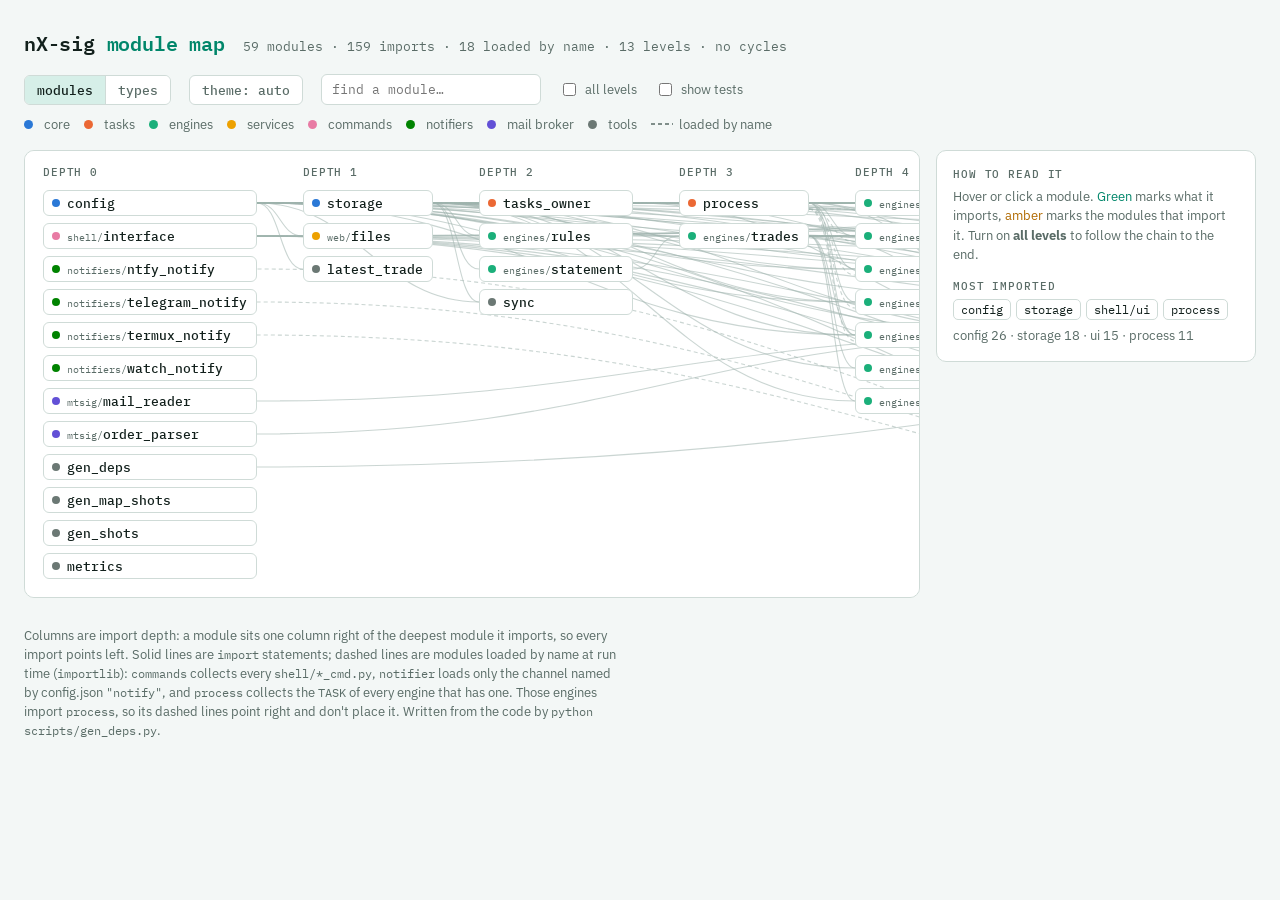
==== assets/modules.html @ efac208d "Web: /api/trades and /api/trades/<stock> /api/trades gives the stocks that have trades with their pr" ====
<!doctype html>
<!-- the module map of nX-sig, open it in a browser.
     the modules between BEGIN and END are written by
     scripts/gen_deps.py from the code, the rest is
     edited by hand -->
<html lang="en">
<head>
<meta charset="utf-8">
<meta name="viewport" content="width=device-width, initial-scale=1">
<title>nX-sig Module Map</title>
<link rel="preconnect" href="https://fonts.googleapis.com">
<link rel="preconnect" href="https://fonts.gstatic.com" crossorigin>
<link rel="stylesheet" href="https://fonts.googleapis.com/css2?family=IBM+Plex+Mono:wght@400;500;600&family=IBM+Plex+Sans:wght@400;500;600&display=swap">
<script>
  // the theme chosen with the theme button, before the page is drawn, so
  // it doesn't flash in the other one; none: the system's
  try {
    const t = localStorage.getItem("nx-sig-map-theme");
    if (t === "light" || t === "dark") document.documentElement.dataset.theme = t;
  } catch (e) {}
</script>
<style>
/* layout: header + controls, then the layered graph (columns = import depth, left to right) beside a detail panel */
:root {
  --bg: #f3f7f6;
  --surface: #ffffff;
  --fg: #12201c;
  --muted: #5a6c67;
  --line: #cfdbd7;
  --edge: #9fb3ad;
  --accent: #00866a;      /* what the module imports */
  --accent-soft: #d6efe8;
  --user: #b06a00;        /* what imports the module */
  --user-soft: #f6e6cc;
  /* the types, in GROUPS order: a validated categorical palette (light and
     dark steps of the same hues), tools and tests a recessive gray */
  --g-core: #2a78d6;
  --g-tasks: #eb6834;
  --g-engine: #1baf7a;
  --g-services: #eda100;
  --g-shell: #e87ba4;
  --g-notify: #008300;
  --g-mtsig: #6250d6;
  --g-tools: #6b7874;
  --g-tests: #8c8f8e;
  --mono: "IBM Plex Mono", ui-monospace, "SFMono-Regular", Menlo, Consolas, monospace;
  --sans: "IBM Plex Sans", system-ui, -apple-system, "Segoe UI", Roboto, sans-serif;
}
@media (prefers-color-scheme: dark) {
  :root:not([data-theme="light"]) {
    --bg: #0f1614; --surface: #16201d; --fg: #e3ece9; --muted: #93a6a0;
    --line: #2a3833; --edge: #3f524c; --accent: #3fd3ae; --accent-soft: #143a31;
    --user: #f0a93a; --user-soft: #3a2c12;
    --g-core: #3987e5; --g-tasks: #d95926; --g-engine: #199e70; --g-services: #c98500;
    --g-shell: #d55181; --g-notify: #008300; --g-mtsig: #9085e9;
    --g-tools: #9aa8a4; --g-tests: #7b807e;
    color-scheme: dark;
  }
}
:root[data-theme="dark"] {
  --bg: #0f1614; --surface: #16201d; --fg: #e3ece9; --muted: #93a6a0;
  --line: #2a3833; --edge: #3f524c; --accent: #3fd3ae; --accent-soft: #143a31;
  --user: #f0a93a; --user-soft: #3a2c12;
  --g-core: #3987e5; --g-tasks: #d95926; --g-engine: #199e70; --g-services: #c98500;
  --g-shell: #d55181; --g-notify: #008300; --g-mtsig: #9085e9;
  --g-tools: #9aa8a4; --g-tests: #7b807e;
  color-scheme: dark;
}
* { box-sizing: border-box; }
body {
  background: var(--bg); color: var(--fg); font-family: var(--sans);
  font-size: 14px; line-height: 1.5;
  padding-left: max(16px, env(safe-area-inset-left, 0px));
  padding-right: max(16px, env(safe-area-inset-right, 0px));
  padding-block: 20px 32px;
}
.wrap { max-width: 1600px; margin: 0 auto; display: flex; flex-direction: column; gap: 16px; }
header { display: flex; flex-wrap: wrap; align-items: baseline; gap: 6px 18px; }
h1 { font-family: var(--mono); font-weight: 600; font-size: 20px; margin: 0; letter-spacing: -0.01em; }
h1 span { color: var(--accent); }
.stats { color: var(--muted); font-family: var(--mono); font-size: 12.5px; font-variant-numeric: tabular-nums; }
.controls { display: flex; flex-wrap: wrap; gap: 10px 18px; align-items: center; }
.search { font: 13px var(--mono); color: var(--fg); background: var(--surface); border: 1px solid var(--line);
  border-radius: 6px; padding: 6px 10px; width: 220px; max-width: 100%; }
.search:focus-visible { outline: 2px solid var(--accent); outline-offset: 1px; }
label.toggle { display: inline-flex; gap: 6px; align-items: center; color: var(--muted); font-size: 13px; cursor: pointer; }
label.toggle input { accent-color: var(--accent); }
.legend { display: flex; flex-wrap: wrap; gap: 6px 14px; font-size: 12.5px; color: var(--muted); }
.legend i { display: inline-block; width: 9px; height: 9px; border-radius: 50%; margin-right: 5px; vertical-align: 0; }
.legend .key { display: inline-flex; align-items: center; gap: 6px; }
.legend svg { overflow: visible; }

.main { display: grid; grid-template-columns: minmax(0, 1fr) 320px; gap: 16px; align-items: start; }
@media (max-width: 960px) { .main { grid-template-columns: minmax(0, 1fr); } }
.graph-wrap { overflow-x: auto; background: var(--surface); border: 1px solid var(--line); border-radius: 10px; min-width: 0; }
.graph { position: relative; display: flex; gap: 46px; padding: 14px 18px 18px; width: max-content; }
.graph svg.edges { position: absolute; left: 0; top: 0; pointer-events: none; overflow: visible; }
.col { display: flex; flex-direction: column; gap: 7px; position: relative; z-index: 1; }
.col-head { font: 500 10.5px var(--mono); color: var(--muted); text-transform: uppercase; letter-spacing: 0.08em; margin-bottom: 4px; }
.node {
  font: 500 12.5px var(--mono); color: var(--fg); background: var(--surface);
  border: 1px solid var(--line); border-radius: 6px; padding: 4px 9px 4px 8px; text-align: left;
  cursor: pointer; display: flex; align-items: center; gap: 7px; white-space: nowrap;
  transition: opacity .15s, background-color .15s, border-color .15s;
}
.node i { width: 8px; height: 8px; border-radius: 50%; flex: none; background: var(--gc); }
.node small { color: var(--muted); font-weight: 400; }
.node:hover { border-color: var(--fg); }
.node:focus-visible { outline: 2px solid var(--accent); outline-offset: 2px; }
.node.is-focus { border-color: var(--fg); box-shadow: 0 0 0 1px var(--fg); }
.node.is-dep { background: var(--accent-soft); border-color: var(--accent); }
.node.is-user { background: var(--user-soft); border-color: var(--user); }
.node.is-match { box-shadow: 0 0 0 2px var(--accent); }
.node.is-dim { opacity: .28; }
path.e { fill: none; stroke: var(--edge); stroke-width: 1.1; opacity: .55; transition: opacity .15s; }
path.e.dyn { stroke-dasharray: 4 3; }
path.e.out { stroke: var(--accent); stroke-width: 1.8; opacity: 1; }
path.e.in { stroke: var(--user); stroke-width: 1.8; opacity: 1; }
path.e.dim { opacity: .08; }

.panel { background: var(--surface); border: 1px solid var(--line); border-radius: 10px; padding: 16px; display: flex; flex-direction: column; gap: 14px; min-width: 0; }
.panel h2 { font: 600 16px var(--mono); margin: 0; display: flex; align-items: center; gap: 8px; overflow-wrap: anywhere; }
.panel h2 i { width: 10px; height: 10px; border-radius: 50%; background: var(--gc); flex: none; }
.panel .path { font: 12px var(--mono); color: var(--muted); margin-top: 2px; }
.panel p { margin: 0; }
.panel h3 { font: 500 11px var(--mono); text-transform: uppercase; letter-spacing: 0.08em; color: var(--muted); margin: 0 0 6px; }
.panel h3 b { color: var(--fg); font-weight: 600; }
.chips { display: flex; flex-wrap: wrap; gap: 5px; }
.chip { font: 12px var(--mono); border-radius: 5px; padding: 2px 7px; cursor: pointer; border: 1px solid var(--line); background: transparent; color: var(--fg); }
.chip.dep { border-color: var(--accent); }
.chip.user { border-color: var(--user); }
.chip.dynamic { border-style: dashed; }
.chip:focus-visible { outline: 2px solid var(--accent); outline-offset: 1px; }
.none { color: var(--muted); font-size: 13px; }
.totals { display: grid; grid-template-columns: 1fr 1fr; gap: 8px; }
.totals div { border: 1px solid var(--line); border-radius: 6px; padding: 6px 9px; }
.totals b { font: 600 18px var(--mono); display: block; font-variant-numeric: tabular-nums; }
.totals span { font-size: 12px; color: var(--muted); }
.hint { color: var(--muted); font-size: 13px; }
.foot { color: var(--muted); font-size: 12.5px; max-width: 75ch; }
.foot code { font-family: var(--mono); font-size: 12px; }
.views { display: inline-flex; border: 1px solid var(--line); border-radius: 6px; overflow: hidden; }
.views button { font: 500 12.5px var(--mono); color: var(--muted); background: var(--surface); border: 0; padding: 6px 12px; cursor: pointer; }
.views button + button { border-left: 1px solid var(--line); }
.views button[aria-pressed="true"] { color: var(--fg); background: var(--accent-soft); }
.theme { font: 500 12.5px var(--mono); color: var(--muted); background: var(--surface); border: 1px solid var(--line); border-radius: 6px; padding: 6px 12px; cursor: pointer; }
.theme:hover { color: var(--fg); }
.theme:focus-visible { outline: 2px solid var(--accent); outline-offset: 1px; }
.views button:focus-visible { outline: 2px solid var(--accent); outline-offset: -2px; }
/* the types view: a staircase, one row per type, placed by JS; the panel
   goes below the graph, which takes the whole width */
.main.types { grid-template-columns: minmax(0, 1fr); }
.graph.types { display: block; padding: 0; }
.graph.types .col-head { position: absolute; top: 14px; z-index: 1; }
.tnode { position: absolute; z-index: 1; width: 150px; flex-direction: column; align-items: flex-start; gap: 1px; padding: 7px 10px; white-space: normal; }
.tnode .tname { display: flex; align-items: center; gap: 7px; font-size: 13px; font-weight: 600; }
.tnode small { font-size: 11px; line-height: 1.35; }
text.elabel { font: 600 11px var(--mono); fill: var(--muted); paint-order: stroke; stroke: var(--surface); stroke-width: 4px; stroke-linejoin: round; text-anchor: middle; dominant-baseline: middle; transition: opacity .15s; }
text.elabel.out { fill: var(--accent); }
text.elabel.in { fill: var(--user); }
text.elabel.dim { opacity: .15; }
@media (prefers-reduced-motion: reduce) { * { transition: none !important; } }
</style>
</head>
<body>

<div class="wrap">
  <header>
    <h1>nX-sig <span>module map</span></h1>
    <div class="stats" id="stats"></div>
  </header>

  <div class="controls">
    <div class="views" role="group" aria-label="View">
      <button type="button" id="view-modules" aria-pressed="true">modules</button>
      <button type="button" id="view-types" aria-pressed="false">types</button>
    </div>
    <button type="button" class="theme" id="theme" title="light, dark or the system's"></button>
    <input class="search" id="search" type="search" placeholder="find a module…" aria-label="Find a module" autocomplete="off">
    <label class="toggle"><input type="checkbox" id="transitive"> all levels</label>
    <label class="toggle"><input type="checkbox" id="tests"> show tests</label>
    <div class="legend" id="legend"></div>
  </div>

  <div class="main">
    <div class="graph-wrap">
      <div class="graph" id="graph">
        <svg class="edges" id="edges" aria-hidden="true"></svg>
      </div>
    </div>
    <aside class="panel" id="panel" aria-live="polite"></aside>
  </div>

  <p class="foot" id="foot-modules">Columns are import depth: a module sits one column right of the deepest module it imports, so every import points left. Solid lines are <code>import</code> statements; dashed lines are modules loaded by name at run time (<code>importlib</code>): <code>commands</code> collects every <code>shell/*_cmd.py</code>, <code>notifier</code> loads only the channel named by config.json <code>"notify"</code>, and <code>process</code> collects the <code>TASK</code> of every engine that has one. Those engines import <code>process</code>, so its dashed lines point right and don't place it. Written from the code by <code>python scripts/gen_deps.py</code>.</p>
  <p class="foot" id="foot-types" hidden>One box per type of module. An arrow goes from a type to a type its modules import; its number and width are how many imports, and a dashed arrow is one made only of modules loaded by name. Imports between modules of the same type are counted in its box. Columns are import depth, as in the modules view; <code>tasks</code> loading the engines points right. Click a module in the panel to see it in the modules view. Written from the code by <code>python scripts/gen_deps.py</code>.</p>
</div>

<script>
const GROUPS = {
  core:     ["core",        "config, data on disk"],
  tasks:    ["tasks",       "background tasks, the device that runs them"],
  engine:   ["engines",     "the logic of each kind of data"],
  services: ["services",    "the background processes, the web server's parts (web/)"],
  shell:    ["commands",    "the shell and its commands"],
  notify:   ["notifiers",   "message channels"],
  mtsig:    ["mail broker", "broker emails into trades"],
  tools:    ["tools",       "scripts and docs"],
  tests:    ["tests",       ""],
};

// id: [group, text, imports, loaded by name]
// BEGIN modules, written by gen_deps.py
const MODS = {
  "chart": ["engine", "A price chart for the terminal, one * per price, for the shell's 'chart' command", ["config", "engines/prices", "engines/trades"], []],
  "check_style": ["tools", "Check the code style rules of CODE_STYLE.md", ["gen_deps", "gen_docs"], []],
  "commands": ["shell", "Interactive shell for nX-sig, started with ./nxshell", ["config", "engines/demo", "engines/demo_prices", "process", "shell/chart_cmd", "shell/demo_cmd", "shell/interface", "shell/notify_cmd", "shell/overview_cmd", "shell/terminal_cmd", "shell/ui"], ["shell/alert_cmd", "shell/base_trade_cmd", "shell/ladder_cmd", "shell/mail_cmd", "shell/rule_cmd", "shell/stocks_cmd", "shell/tasks_cmd", "shell/trade_cmd", "shell/web_cmd"]],
  "config": ["core", "Reads config.json once, at the first import, and gives every module its settings through typed accessors with their defaults", [], []],
  "gen_deps": ["tools", "Writes the module map, assets/modules.html, from the imports of the code, so the map and the code say the same", [], []],
  "gen_docs": ["tools", "Writes COMMANDS.md from the help texts of the shell, so the docs and 'help' say the same", ["commands", "storage"], []],
  "gen_map_shots": ["tools", "Takes the module map pictures of README.md (assets/map-*.png) from assets/modules.html in a headless Chromium, so they can be made again when the map changes", [], []],
  "gen_shots": ["tools", "Writes the demo pictures of README.md (assets/demo-*.svg) from a real run of ./nxdemo, so they can be made again when the output changes", [], []],
  "latest_trade": ["tools", "Prints the latest prices of config \"indices\" once", ["config"], []],
  "metrics": ["tools", "The metrics engine of nX-sig", [], []],
  "process": ["tasks", "The background tasks, BackgroundTask (the base class of the ladders, the alerts, the mail broker, the web server and the demo prices), the loop of their services and the process helpers", ["storage", "tasks_owner"], ["engines/alerts", "engines/demo_prices", "engines/ladder", "engines/mail_broker", "engines/web"]],
  "storage": ["core", "Reads and writes all nX-sig data in config \"storage_dir\" (csv files for trades, json files for rules and the watcher)", ["config"], []],
  "sync": ["tools", "Keeps the data folder (config \"storage_dir\") the same on the phone (Termux) and the PC (Linux) with Syncthing", ["config", "storage"], []],
  "tasks_owner": ["tasks", "Only one device runs the background tasks (the mail broker, the ladders and the alerts)", ["storage"], []],
  "engines/alerts": ["engine", "The alerts engine, price alerts for the basetrades and the gain of the held stocks, checked by one background process, services/alert_service.py", ["config", "engines/trades", "process", "storage"], []],
  "engines/basetrades": ["engine", "The basetrades engine, the last price you bought each stock at, one per stock", ["engines/trades", "storage"], []],
  "engines/demo": ["engine", "The demo engine, the sample data of ./nxdemo, which runs nX-sig without keys or accounts", ["config", "engines/alerts", "engines/demo_prices", "engines/ladder", "storage"], []],
  "engines/demo_prices": ["engine", "The demo's prices, a random walk per stock, so ./nxdemo needs no keys and no network", ["config", "process", "storage"], []],
  "engines/ladder": ["engine", "The ladders engine, price-step alerts for one stock; every ladder runs as its own process, services/ladder_service.py", ["config", "process", "storage"], []],
  "engines/mail_broker": ["engine", "The mail broker engine, starts and stops scripts/mtsig/order_watcher.py, which records broker order emails as trades", ["config", "process", "storage"], []],
  "engines/overview": ["engine", "Everything 'status' shows, in one place, for the shell and the web page", ["config", "engines/alerts", "engines/ladder", "engines/mail_broker", "engines/positions", "engines/trades", "engines/web", "tasks_owner"], []],
  "engines/positions": ["engine", "The stocks you hold and their gain/loss at given prices, for the shell ('status', 'xtop', 'ls stocks') and the web page", ["engines/trades", "storage"], []],
  "engines/prices": ["engine", "The prices engine, the market prices of config[\"indices\"] from Alpaca (the latest trade of each, and their bars), once or polled in a background thread; the only module that requests prices", ["config", "engines/demo_prices"], []],
  "engines/rules": ["engine", "The rules engine, your personal trading rules", ["storage"], []],
  "engines/statement": ["engine", "Read the trades out of a bank statement csv", ["storage"], []],
  "engines/trades": ["engine", "The trades engine, your buys and sells and what they add up to", ["config", "engines/statement", "storage"], []],
  "engines/web": ["engine", "The web server engine, the main page (the positions with their live gain/loss, the tasks, the last trades), served by one background process, services/web_service.py", ["config", "process", "storage"], []],
  "services/alert_service": ["services", "The alerts process, checks the prices every INTERVAL seconds and notifies each crossing of the alerts (engines/alerts.py starts and stops it)", ["engines/alerts", "engines/basetrades", "engines/prices", "notifiers/notifier", "process"], []],
  "services/demo_prices_service": ["services", "The demo's prices process, moves the prices every \"interval\" seconds (demo/config.json \"demo\") while the demo shell or a background task of the demo runs (engines/demo_prices.py starts it)", ["config", "engines/demo_prices", "process"], []],
  "services/ladder_service": ["services", "The process of one ladder, checks the price every INTERVAL seconds and notifies each level passed (engines/ladder.py starts and stops it)", ["engines/ladder", "engines/prices", "notifiers/notifier", "process"], []],
  "services/web_service": ["services", "The web server process (engines/web.py starts it)", ["config", "engines/web", "process", "web/api", "web/files", "web/price_cache"], []],
  "web/api": ["services", "The JSON the web pages ask for", ["config", "engines/overview", "engines/positions", "engines/trades", "storage"], []],
  "web/files": ["services", "The files of the web pages the server sends, from the folder web/ (the pages, their style and scripts, the fonts) and assets/logo.svg", ["config"], []],
  "web/price_cache": ["services", "The prices of the web pages, fetched by a thread while a page watches", ["engines/prices"], []],
  "notifiers/demo_notify": ["notify", "The notify channel of the demo (./nxdemo), used instead of config.json \"notify\" (see notifier.py)", ["engines/demo"], []],
  "notifiers/notifier": ["notify", "Sends the ladder and alert messages through the channel of config.json \"notify\"", ["config"], ["notifiers/telegram_notify", "notifiers/termux_notify", "notifiers/ntfy_notify", "notifiers/demo_notify"]],
  "notifiers/ntfy_notify": ["notify", "A push notification through ntfy.sh, the notify channel \"ntfy\" of config.json (see notifier.py)", [], []],
  "notifiers/telegram_notify": ["notify", "A message through a Telegram bot, the notify channel \"telegram\" of config.json (see notifier.py)", [], []],
  "notifiers/termux_notify": ["notify", "A message as an Android notification through Termux:API, the notify channel \"termux\" of config.json (see notifier.py)", [], []],
  "notifiers/watch_notify": ["notify", "Notification server for a Garmin watch", [], []],
  "shell/alert_cmd": ["shell", "The shell side of the price alerts, the engine is engines/alerts.py", ["engines/alerts", "notifiers/notifier", "shell/interface", "shell/ui", "tasks_owner"], []],
  "shell/base_trade_cmd": ["shell", "The basetrades, the last price you bought each stock at", ["engines/basetrades", "engines/trades", "shell/alert_cmd", "shell/interface", "shell/ui"], []],
  "shell/chart_cmd": ["shell", "The price of a stock over a period", ["chart", "shell/ui"], []],
  "shell/demo_cmd": ["shell", "The shell side of the demo (./nxdemo)", ["config", "engines/demo", "engines/demo_prices", "shell/ui"], []],
  "shell/interface": ["shell", "What a command module implements", [], []],
  "shell/ladder_cmd": ["shell", "The shell side of the ladders, the engine is engines/ladder.py", ["engines/ladder", "notifiers/notifier", "shell/interface", "shell/ui", "tasks_owner"], []],
  "shell/mail_cmd": ["shell", "The shell side of the mail broker (order_watcher.py, engines/mail_broker.py starts and stops it)", ["config", "engines/mail_broker", "shell/interface", "shell/ui", "tasks_owner"], []],
  "shell/notify_cmd": ["shell", "Sends a test message through the config \"notify\" channel (notifiers/notifier.py)", ["notifiers/notifier", "shell/ui"], []],
  "shell/overview_cmd": ["shell", "The commands that span the features", ["config", "engines/positions", "engines/prices", "shell/alert_cmd", "shell/demo_cmd", "shell/mail_cmd", "shell/tasks_cmd", "shell/ui", "shell/web_cmd"], []],
  "shell/rule_cmd": ["shell", "Your personal trading rules", ["engines/rules", "shell/interface", "shell/ui"], []],
  "shell/stocks_cmd": ["shell", "The stocks you hold", ["engines/positions", "shell/interface", "shell/ui"], []],
  "shell/tasks_cmd": ["shell", "The background tasks, every one runs as its own process", ["shell/interface", "shell/ui", "tasks_owner"], []],
  "shell/terminal_cmd": ["shell", "The terminal the shell runs in", ["config", "shell/ui", "tasks_owner"], []],
  "shell/trade_cmd": ["shell", "The trades, your buys and sells", ["engines/trades", "shell/interface", "shell/ui"], []],
  "shell/ui": ["shell", "The look of the shell and the helpers every command module shares", ["config", "engines/prices", "storage"], []],
  "shell/web_cmd": ["shell", "The shell side of the web server, the engine is engines/web.py", ["config", "engines/web", "shell/interface", "shell/ui"], []],
  "mtsig/mail_reader": ["mtsig", "Fetch and watch messages in an IMAP mailbox", [], []],
  "mtsig/order_parser": ["mtsig", "Parse broker order emails", [], []],
  "mtsig/order_watcher": ["mtsig", "Records broker order emails as trades", ["config", "engines/mail_broker", "engines/trades", "mtsig/mail_reader", "mtsig/order_parser", "process", "storage", "tasks_owner"], []],
  "tests/test_alerts": ["tests", "Tests of scripts/engines/alerts.py and scripts/services/alert_service.py", ["config", "engines/alerts", "services/alert_service", "storage"], []],
  "tests/test_basetrades": ["tests", "Tests of scripts/engines/basetrades.py", ["engines/basetrades", "engines/trades", "storage"], []],
  "tests/test_chart": ["tests", "Tests of scripts/chart.py", ["chart", "config"], []],
  "tests/test_config": ["tests", "Tests of scripts/config.py", ["config"], []],
  "tests/test_demo": ["tests", "Tests of scripts/engines/demo.py and the demo settings (demo/config.json, demo/seed/)", ["config", "engines/alerts", "engines/basetrades", "engines/demo", "engines/ladder", "engines/rules", "engines/trades", "storage"], []],
  "tests/test_demo_prices": ["tests", "Tests of scripts/engines/demo_prices.py and the demo settings in config.py", ["config", "engines/demo_prices", "engines/prices", "process", "services/demo_prices_service", "storage"], []],
  "tests/test_ladder": ["tests", "Tests of scripts/engines/ladder.py", ["engines/ladder"], []],
  "tests/test_mail_broker": ["tests", "Tests of scripts/engines/mail_broker.py", ["config", "engines/mail_broker", "process", "storage", "tasks_owner"], []],
  "tests/test_notifier": ["tests", "Tests of scripts/notifiers/notifier.py", ["config", "engines/demo", "notifiers/demo_notify", "notifiers/notifier", "notifiers/ntfy_notify", "notifiers/termux_notify", "storage"], []],
  "tests/test_order_parser": ["tests", "Tests of scripts/mtsig/order_parser.py", ["mtsig/order_parser"], []],
  "tests/test_overview": ["tests", "Tests of scripts/engines/overview.py", ["config", "engines/alerts", "engines/ladder", "engines/mail_broker", "engines/overview", "engines/trades", "engines/web", "storage", "tasks_owner"], []],
  "tests/test_positions": ["tests", "Tests of scripts/engines/positions.py", ["config", "engines/positions", "engines/trades", "storage"], []],
  "tests/test_process": ["tests", "Tests of scripts/process.py", ["engines/alerts", "engines/demo_prices", "engines/ladder", "engines/mail_broker", "engines/web", "process"], []],
  "tests/test_rules": ["tests", "Tests of scripts/engines/rules.py", ["engines/rules", "storage"], []],
  "tests/test_shell": ["tests", "Tests of the nxshell commands", ["chart", "commands", "config", "engines/alerts", "engines/basetrades", "engines/demo", "engines/demo_prices", "engines/ladder", "engines/mail_broker", "engines/prices", "engines/trades", "engines/web", "notifiers/notifier", "notifiers/telegram_notify", "notifiers/termux_notify", "process", "shell/alert_cmd", "shell/demo_cmd", "shell/notify_cmd", "shell/overview_cmd", "shell/terminal_cmd", "shell/ui", "storage", "tasks_owner"], []],
  "tests/test_statement": ["tests", "Tests of scripts/engines/statement.py", ["engines/statement", "storage"], []],
  "tests/test_storage": ["tests", "Tests of scripts/storage.py", ["storage"], []],
  "tests/test_sync": ["tests", "Tests of scripts/sync.py", ["sync"], []],
  "tests/test_tasks_owner": ["tests", "Tests of scripts/tasks_owner.py", ["storage", "tasks_owner"], []],
  "tests/test_trades": ["tests", "Tests of scripts/engines/trades.py", ["config", "engines/trades", "storage"], []],
  "tests/test_web": ["tests", "Config \"web\", scripts/engines/web.py, scripts/services/web_service.py and scripts/web/", ["config", "engines/overview", "engines/trades", "engines/web", "process", "services/web_service", "storage", "tasks_owner", "web/api", "web/files", "web/price_cache"], []],
};
// END modules
const GROUP_ORDER = Object.keys(GROUPS);

const $ = id => document.getElementById(id);
const graph = $("graph"), svg = $("edges"), panel = $("panel");
const state = {
  view: "modules", selected: null, hovered: null,
  tSelected: null, tHovered: null,
  transitive: false, tests: false, query: "",
};
let ids = [], edges = [], nodeEls = {}, edgeEls = [], level = {};
// what the panel shows: it is redrawn only when that changes, so a click
// on one of its chips isn't lost to a redraw on blur
let shown = null;
function showPanel(key, render) {
  if (key === shown) return;
  shown = key;
  render();
}

function visible() {
  return Object.keys(MODS).filter(id => state.tests || MODS[id][0] !== "tests");
}
const imports = id => MODS[id][2];
const loads = id => MODS[id][3] || [];
const allDeps = id => [...imports(id), ...loads(id)];
const users = id => ids.filter(u => allDeps(u).includes(id));
// what places a module: its imports, and what it loads by name unless that
// imports it back (process loads the engines, which import process)
const layoutDeps = id =>
  [...imports(id), ...loads(id).filter(d => !closure(d, imports).has(id))];
const label = id => id.includes("/") ? id.split("/")[1] : id;
const prefix = id => id.includes("/") ? id.split("/")[0] + "/" : "";
const fileOf = id =>
  (id.startsWith("tests/") ? "" : "scripts/") + id + ".py";

function levels() {
  const lv = {}, visiting = new Set();
  let cycle = false;
  const walk = id => {
    if (id in lv) return lv[id];
    if (visiting.has(id)) { cycle = true; return 0; }
    visiting.add(id);
    const d = layoutDeps(id).filter(x => ids.includes(x));
    lv[id] = d.length ? 1 + Math.max(...d.map(walk)) : 0;
    visiting.delete(id);
    return lv[id];
  };
  ids.forEach(walk);
  return { lv, cycle };
}

function closure(id, next) {
  const seen = new Set(), stack = [...next(id)];
  while (stack.length) {
    const x = stack.pop();
    if (seen.has(x) || !ids.includes(x)) continue;
    seen.add(x);
    stack.push(...next(x));
  }
  return seen;
}

function buildModules() {
  ids = visible();
  edges = [];
  ids.forEach(id => {
    imports(id).forEach(d => ids.includes(d) && edges.push({ from: id, to: d, dyn: false }));
    loads(id).forEach(d => ids.includes(d) && edges.push({ from: id, to: d, dyn: true }));
  });
  const { lv, cycle } = levels();
  level = lv;
  const depth = Math.max(...Object.values(lv));
  const cols = Array.from({ length: depth + 1 }, () => []);
  ids.forEach(id => cols[lv[id]].push(id));

  // order: column 0 by group, later columns by where their imports sit
  const pos = {};
  cols.forEach((col, c) => {
    col.sort((a, b) => {
      const ga = GROUP_ORDER.indexOf(MODS[a][0]), gb = GROUP_ORDER.indexOf(MODS[b][0]);
      if (c === 0) return ga - gb || a.localeCompare(b);
      const bary = id => {
        const p = allDeps(id).filter(d => d in pos).map(d => pos[d]);
        return p.length ? p.reduce((s, v) => s + v, 0) / p.length : 99;
      };
      return ga - gb || bary(a) - bary(b) || a.localeCompare(b);
    });
    col.forEach((id, i) => pos[id] = i);
  });

  graph.querySelectorAll(".col, .tnode, .types-head").forEach(el => el.remove());
  graph.classList.remove("types");
  graph.style.width = graph.style.height = "";
  nodeEls = {};
  cols.forEach((col, c) => {
    const el = document.createElement("div");
    el.className = "col";
    el.innerHTML = `<div class="col-head">depth ${c}</div>`;
    col.forEach(id => {
      const b = document.createElement("button");
      b.className = "node";
      b.type = "button";
      b.id = "n-" + id.replace("/", "-");
      b.style.setProperty("--gc", `var(--g-${MODS[id][0]})`);
      b.innerHTML = `<i></i><span>${prefix(id) ? `<small>${prefix(id)}</small>` : ""}${label(id)}</span>`;
      b.addEventListener("mouseenter", () => { state.hovered = id; paint(); });
      b.addEventListener("mouseleave", () => { state.hovered = null; paint(); });
      b.addEventListener("focus", () => { state.hovered = id; paint(); });
      b.addEventListener("blur", () => { state.hovered = null; paint(); });
      b.addEventListener("click", () => select(state.selected === id ? null : id));
      nodeEls[id] = b;
      el.appendChild(b);
    });
    graph.appendChild(el);
  });

  $("stats").textContent =
    `${ids.length} modules · ${edges.filter(e => !e.dyn).length} imports · ` +
    `${edges.filter(e => e.dyn).length} loaded by name · ${depth + 1} levels · ` +
    (cycle ? "has an import cycle" : "no cycles");
  if (state.selected && !ids.includes(state.selected)) state.selected = null;
  draw();
}

function drawModules() {
  const g = graph.getBoundingClientRect();
  svg.setAttribute("width", graph.scrollWidth);
  svg.setAttribute("height", graph.scrollHeight);
  svg.innerHTML = "";
  edgeEls = edges.map(e => {
    const a = nodeEls[e.from].getBoundingClientRect(), b = nodeEls[e.to].getBoundingClientRect();
    // most arrows point left; one to a column further right (a module
    // loaded by name that imports this one) leaves from the right side,
    // a little lower than that import, so both lines show
    const back = level[e.to] >= level[e.from];
    const shift = back ? 6 : 0;
    const y1 = a.top + a.height / 2 - g.top + shift;
    const y2 = b.top + b.height / 2 - g.top + shift;
    const x1 = (back ? a.right : a.left) - g.left;
    const x2 = (back ? b.left : b.right) - g.left;
    const dx = Math.max(24, Math.abs(x1 - x2) * 0.45) * (back ? -1 : 1);
    const p = document.createElementNS("http://www.w3.org/2000/svg", "path");
    p.setAttribute("d", `M${x1},${y1} C${x1 - dx},${y1} ${x2 + dx},${y2} ${x2},${y2}`);
    p.setAttribute("class", "e" + (e.dyn ? " dyn" : ""));
    svg.appendChild(p);
    return p;
  });
  paint();
}

function paintModules() {
  const f = state.hovered || state.selected;
  const deps = f ? (state.transitive ? closure(f, allDeps) : new Set(allDeps(f))) : new Set();
  const usr = f ? (state.transitive ? closure(f, users) : new Set(users(f))) : new Set();
  const q = state.query;
  ids.forEach(id => {
    const el = nodeEls[id];
    el.classList.toggle("is-focus", id === f);
    el.classList.toggle("is-dep", deps.has(id));
    el.classList.toggle("is-user", usr.has(id));
    el.classList.toggle("is-dim", !!f && id !== f && !deps.has(id) && !usr.has(id));
    el.classList.toggle("is-match", !!q && id.includes(q));
    el.setAttribute("aria-pressed", id === state.selected);
  });
  edges.forEach((e, i) => {
    const p = edgeEls[i];
    if (!p) return;
    const out = f && (state.transitive ? (e.from === f || deps.has(e.from)) && deps.has(e.to) : e.from === f);
    const inn = f && (state.transitive ? (e.to === f || usr.has(e.to)) && usr.has(e.from) : e.to === f);
    p.classList.toggle("out", !!out);
    p.classList.toggle("in", !!inn && !out);
    p.classList.toggle("dim", !!f && !out && !inn);
  });
  showPanel(`m|${f}|${state.selected}|${state.transitive}|${ids.length}`, () => renderPanel(f));
}

function chips(list, cls) {
  if (!list.length) return `<div class="none">none</div>`;
  return `<div class="chips">${list.map(([id, extra]) =>
    `<button type="button" class="chip ${cls} ${extra || ""}" data-go="${id}">${id}</button>`).join("")}</div>`;
}

function renderPanel(id) {
  if (!id) {
    const top = ids.map(x => [x, users(x).length]).sort((a, b) => b[1] - a[1]).slice(0, 4);
    panel.innerHTML = `
      <div><h3>How to read it</h3>
      <p class="hint">Hover or click a module. <span style="color:var(--accent)">Green</span> marks what it imports, <span style="color:var(--user)">amber</span> marks the modules that import it. Turn on <b>all levels</b> to follow the chain to the end.</p></div>
      <div><h3>Most imported</h3>${chips(top.map(([x, n]) => [x]), "")}
      <p class="hint" style="margin-top:6px">${top.map(([x, n]) => `${label(x)} ${n}`).join(" · ")}</p></div>`;
    bindChips();
    return;
  }
  const [grp, desc] = MODS[id];
  const imp = imports(id).filter(d => ids.includes(d)), dyn = loads(id).filter(d => ids.includes(d));
  const usr = users(id);
  const tDeps = closure(id, allDeps).size, tUsers = closure(id, users).size;
  panel.innerHTML = `
    <div>
      <h2 style="--gc:var(--g-${grp})"><i></i>${label(id)}</h2>
      <div class="path">${fileOf(id)} · ${GROUPS[grp][0]}</div>
    </div>
    <p>${desc}</p>
    <div><h3>Imports <b>${imp.length}</b></h3>${chips(imp.map(x => [x]), "dep")}</div>
    ${dyn.length ? `<div><h3>Loads by name <b>${dyn.length}</b></h3>${chips(dyn.map(x => [x, "dynamic"]), "dep")}</div>` : ""}
    <div><h3>Imported by <b>${usr.length}</b></h3>${chips(usr.map(x => [x, loads(x).includes(id) ? "dynamic" : ""]), "user")}</div>
    <div class="totals">
      <div><b>${tDeps}</b><span>modules it needs, all levels</span></div>
      <div><b>${tUsers}</b><span>modules that need it, all levels</span></div>
    </div>
    ${state.selected === id ? `<p class="hint">Click it again or press Esc to clear.</p>` : ""}`;
  bindChips();
}

function bindChips() {
  panel.querySelectorAll("[data-go]").forEach(c =>
    c.addEventListener("click", () => { select(c.dataset.go); nodeEls[c.dataset.go].scrollIntoView({ block: "nearest", inline: "nearest", behavior: "smooth" }); }));
}

function select(id) { state.selected = id; state.hovered = null; paint(); }

// ---------------- the types view ----------------
// one box per type; an arrow from a type to each type its modules import,
// numbered and as wide as those imports

let tIds = [], tEdges = [], tNodeEls = {}, tEdgeEls = [], tLevel = {}, tInside = {};
const typeOf = id => MODS[id][0];
const tDeps = g => tEdges.filter(e => e.from === g).map(e => e.to);
const tUsers = g => tEdges.filter(e => e.to === g).map(e => e.from);
const tImportDeps = g => tEdges.filter(e => e.from === g && e.imports).map(e => e.to);
const tModules = g => ids.filter(id => typeOf(id) === g);

function tClosure(g, next) {
  const seen = new Set(), stack = [...next(g)];
  while (stack.length) {
    const x = stack.pop();
    if (seen.has(x)) continue;
    seen.add(x);
    stack.push(...next(x));
  }
  return seen;
}

// the type edges from the module edges of the visible modules
function typeGraph() {
  ids = visible();
  tIds = GROUP_ORDER.filter(g => ids.some(id => typeOf(id) === g));
  const agg = {};
  tInside = {};
  ids.forEach(id => {
    const add = (d, dyn) => {
      if (!ids.includes(d)) return;
      const a = typeOf(id), b = typeOf(d);
      if (a === b) {
        if (!dyn) tInside[a] = (tInside[a] || 0) + 1;
        return;
      }
      const e = agg[a + ">" + b] = agg[a + ">" + b] || { from: a, to: b, imports: 0, loads: 0 };
      e[dyn ? "loads" : "imports"]++;
    };
    imports(id).forEach(d => add(d, false));
    loads(id).forEach(d => add(d, true));
  });
  tEdges = Object.values(agg);
}

function buildTypes() {
  typeGraph();
  // placed by imports, and by loads unless they import back (as in the
  // modules view: tasks loads the engines, which import tasks)
  const placeBy = g => tEdges.filter(e => e.from === g &&
    (e.imports || !tClosure(e.to, tImportDeps).has(g))).map(e => e.to);
  const lv = {}, visiting = new Set();
  let cycle = false;
  const walk = g => {
    if (g in lv) return lv[g];
    if (visiting.has(g)) { cycle = true; return 0; }
    visiting.add(g);
    const d = placeBy(g);
    lv[g] = d.length ? 1 + Math.max(...d.map(walk)) : 0;
    visiting.delete(g);
    return lv[g];
  };
  tIds.forEach(walk);
  tLevel = lv;
  const depth = Math.max(...Object.values(lv));
  // one row per type, by depth then type: a staircase from core at the
  // top left, so no two arrows run along the same line
  const rows = [...tIds].sort((a, b) =>
    lv[a] - lv[b] || GROUP_ORDER.indexOf(a) - GROUP_ORDER.indexOf(b));
  const X0 = 20, Y0 = 44, YSTEP = 74, W = 150;
  // the columns as far apart as the width allows, so the arrows between
  // them have room
  const room = graph.parentElement.clientWidth - 2 * X0 - W - 2;
  const XSTEP = Math.round(Math.min(260, Math.max(165, room / Math.max(depth, 1))));

  graph.querySelectorAll(".col, .tnode, .types-head").forEach(el => el.remove());
  graph.classList.add("types");
  graph.style.width = `${X0 * 2 + depth * XSTEP + W}px`;
  graph.style.height = `${Y0 + rows.length * YSTEP}px`;
  for (let c = 0; c <= depth; c++) {
    const h = document.createElement("div");
    h.className = "col-head types-head";
    h.style.left = `${X0 + c * XSTEP}px`;
    h.textContent = `depth ${c}`;
    graph.appendChild(h);
  }
  tNodeEls = {};
  rows.forEach((g, r) => {
    const n = tModules(g).length, inside = tInside[g] || 0;
    const b = document.createElement("button");
    b.className = "node tnode";
    b.type = "button";
    b.style.left = `${X0 + lv[g] * XSTEP}px`;
    b.style.top = `${Y0 + r * YSTEP}px`;
    b.style.setProperty("--gc", `var(--g-${g})`);
    b.innerHTML = `<span class="tname"><i></i>${GROUPS[g][0]}</span>` +
      `<small>${n} module${n === 1 ? "" : "s"}` +
      (inside ? `<br>${inside} import${inside === 1 ? "" : "s"} inside` : "") + `</small>`;
    b.addEventListener("mouseenter", () => { state.tHovered = g; paint(); });
    b.addEventListener("mouseleave", () => { state.tHovered = null; paint(); });
    b.addEventListener("focus", () => { state.tHovered = g; paint(); });
    b.addEventListener("blur", () => { state.tHovered = null; paint(); });
    b.addEventListener("click", () => selectType(state.tSelected === g ? null : g));
    tNodeEls[g] = b;
    graph.appendChild(b);
  });

  const between = tEdges.reduce((s, e) => s + e.imports, 0);
  const inside = Object.values(tInside).reduce((s, v) => s + v, 0);
  $("stats").textContent =
    `${tIds.length} types · ${between} imports between them · ${inside} inside · ` +
    `${tEdges.reduce((s, e) => s + e.loads, 0)} loaded by name · ` +
    (cycle ? "has an import cycle" : "no cycles");
  if (state.tSelected && !tIds.includes(state.tSelected)) state.tSelected = null;
  draw();
}

function drawTypes() {
  const g = graph.getBoundingClientRect();
  svg.setAttribute("width", graph.scrollWidth);
  svg.setAttribute("height", graph.scrollHeight);
  svg.innerHTML = "";
  const rect = {};
  tIds.forEach(t => rect[t] = tNodeEls[t].getBoundingClientRect());
  const midY = t => rect[t].top + rect[t].height / 2;
  // an arrow leaves its type on the left and reaches the other on the
  // right; one to a column further right (tasks loading the engines)
  // the other way round. where several meet a side, they attach at
  // different heights, in the order of their other ends
  const ends = tEdges.map(e => {
    const back = tLevel[e.to] >= tLevel[e.from];
    return { e, back, from: [e.from, back ? "r" : "l"], to: [e.to, back ? "l" : "r"] };
  });
  const port = {};
  ends.forEach(x => [[x.from, x.e.to], [x.to, x.e.from]].forEach(([[t, side], other]) => {
    (port[t + side] = port[t + side] || []).push([x, other]);
  }));
  const yAt = new Map();
  Object.values(port).forEach(list => {
    list.sort((a, b) => midY(a[1]) - midY(b[1]));
    list.forEach(([x, other], i) => {
      const t = x.e.from === other ? x.e.to : x.e.from, r = rect[t];
      const y = r.top + r.height * (i + 1) / (list.length + 1);
      yAt.set(x.e.from === other ? x.to : x.from, y);
    });
  });
  tEdgeEls = ends.map(({ e, back, from, to }) => {
    const a = rect[e.from], b = rect[e.to];
    const y1 = yAt.get(from) - g.top, y2 = yAt.get(to) - g.top;
    const x1 = (back ? a.right : a.left) - g.left;
    const x2 = (back ? b.left : b.right) - g.left;
    const dx = Math.max(14, Math.abs(x1 - x2) * 0.45) * (back ? -1 : 1);
    const c1 = x1 - dx, c2 = x2 + dx;
    const p = document.createElementNS("http://www.w3.org/2000/svg", "path");
    p.setAttribute("d", `M${x1},${y1} C${c1},${y1} ${c2},${y2} ${x2},${y2}`);
    p.setAttribute("class", "e" + (e.imports ? "" : " dyn"));
    const count = e.imports + e.loads;
    p.style.strokeWidth = (1 + Math.sqrt(count) * 0.9).toFixed(2);
    const title = document.createElementNS("http://www.w3.org/2000/svg", "title");
    title.textContent = `${GROUPS[e.from][0]} → ${GROUPS[e.to][0]}: ` +
      `${e.imports} import${e.imports === 1 ? "" : "s"}` +
      (e.loads ? `, ${e.loads} loaded by name` : "");
    p.appendChild(title);
    svg.appendChild(p);
    // the number near where the arrow leaves its type: the arrows leave
    // at different heights there, so their numbers don't overlap
    const at = (u, p0, p1, p2, p3) =>
      (1 - u) ** 3 * p0 + 3 * (1 - u) ** 2 * u * p1 + 3 * (1 - u) * u * u * p2 + u ** 3 * p3;
    const u = Math.min(0.3, 26 / Math.max(Math.abs(x2 - x1), 1));
    const t = document.createElementNS("http://www.w3.org/2000/svg", "text");
    t.setAttribute("class", "elabel");
    t.setAttribute("x", at(u, x1, c1, c2, x2).toFixed(1));
    t.setAttribute("y", at(u, y1, y1, y2, y2).toFixed(1));
    t.textContent = count;
    svg.appendChild(t);
    return [p, t];
  });
  spreadLabels(tEdgeEls.map(([, t]) => t));
  paint();
}

// push apart the numbers that overlap, up and down, a few rounds
function spreadLabels(labels) {
  const pts = labels.map(t => ({ t, x: +t.getAttribute("x"), y: +t.getAttribute("y") }));
  for (let round = 0; round < 40; round++) {
    let moved = false;
    for (let i = 0; i < pts.length; i++) {
      for (let j = i + 1; j < pts.length; j++) {
        const a = pts[i], b = pts[j];
        const dy = b.y - a.y, gap = 13 - Math.abs(dy);
        if (Math.abs(b.x - a.x) >= 18 || gap <= 0) continue;
        const push = gap / 2 * (dy >= 0 ? 1 : -1);
        a.y -= push;
        b.y += push;
        moved = true;
      }
    }
    if (!moved) break;
  }
  pts.forEach(p => p.t.setAttribute("y", p.y.toFixed(1)));
}

function paintTypes() {
  const f = state.tHovered || state.tSelected;
  const deps = f ? (state.transitive ? tClosure(f, tDeps) : new Set(tDeps(f))) : new Set();
  const usr = f ? (state.transitive ? tClosure(f, tUsers) : new Set(tUsers(f))) : new Set();
  const q = state.query;
  tIds.forEach(g => {
    const el = tNodeEls[g];
    const match = !!q && (GROUPS[g][0].includes(q) || tModules(g).some(id => id.includes(q)));
    el.classList.toggle("is-focus", g === f);
    el.classList.toggle("is-dep", deps.has(g) && g !== f);
    el.classList.toggle("is-user", usr.has(g) && g !== f && !deps.has(g));
    el.classList.toggle("is-dim", !!f && g !== f && !deps.has(g) && !usr.has(g));
    el.classList.toggle("is-match", match);
    el.setAttribute("aria-pressed", g === state.tSelected);
  });
  tEdges.forEach((e, i) => {
    const els = tEdgeEls[i];
    if (!els) return;
    const out = f && (state.transitive ? (e.from === f || deps.has(e.from)) && deps.has(e.to) : e.from === f);
    const inn = f && (state.transitive ? (e.to === f || usr.has(e.to)) && usr.has(e.from) : e.to === f);
    els.forEach(el => {
      el.classList.toggle("out", !!out);
      el.classList.toggle("in", !!inn && !out);
      el.classList.toggle("dim", !!f && !out && !inn);
    });
  });
  showPanel(`t|${f}|${state.tSelected}|${tIds.length}`, () => renderTypePanel(f));
}

function typeChips(list) {
  if (!list.length) return `<div class="none">none</div>`;
  return `<div class="chips">${list.map(([g, n, cls]) =>
    `<button type="button" class="chip ${cls}" data-type="${g}">${GROUPS[g][0]} ${n}</button>`).join("")}</div>`;
}

function renderTypePanel(g) {
  if (!g) {
    panel.innerHTML = `
      <div><h3>How to read it</h3>
      <p class="hint">One box per type of module. An arrow goes from a type to the types its modules import, with how many imports. Hover or click a type: <span style="color:var(--accent)">green</span> marks what it imports, <span style="color:var(--user)">amber</span> what imports it.</p></div>
      <div><h3>Types</h3>${typeChips(tIds.map(x => [x, tModules(x).length, ""]))}</div>`;
    bindTypeChips();
    return;
  }
  const out = tEdges.filter(e => e.from === g), inn = tEdges.filter(e => e.to === g);
  const n = tModules(g).length;
  panel.innerHTML = `
    <div>
      <h2 style="--gc:var(--g-${g})"><i></i>${GROUPS[g][0]}</h2>
      <div class="path">${n} module${n === 1 ? "" : "s"} · ${tInside[g] || 0} imports inside</div>
    </div>
    ${GROUPS[g][1] ? `<p>${GROUPS[g][1]}</p>` : ""}
    <div><h3>Imports from <b>${out.length}</b></h3>${typeChips(out.map(e => [e.to, e.imports + e.loads, "dep" + (e.imports ? "" : " dynamic")]))}</div>
    <div><h3>Imported by <b>${inn.length}</b></h3>${typeChips(inn.map(e => [e.from, e.imports + e.loads, "user" + (e.imports ? "" : " dynamic")]))}</div>
    <div><h3>Modules <b>${n}</b></h3>${chips(tModules(g).map(x => [x]), "")}</div>
    <p class="hint">Click a module to see it in the modules view.${state.tSelected === g ? " Click the type again or press Esc to clear." : ""}</p>`;
  bindTypeChips();
}

function bindTypeChips() {
  panel.querySelectorAll("[data-type]").forEach(c =>
    c.addEventListener("click", () => selectType(c.dataset.type)));
  // a module: to the modules view, selected
  panel.querySelectorAll("[data-go]").forEach(c =>
    c.addEventListener("click", () => {
      setView("modules");
      select(c.dataset.go);
      nodeEls[c.dataset.go].scrollIntoView({ block: "nearest", inline: "nearest" });
    }));
}

function selectType(g) { state.tSelected = g; state.tHovered = null; paint(); }

// ---------------- both views ----------------

const build = () => state.view === "types" ? buildTypes() : buildModules();
const draw = () => state.view === "types" ? drawTypes() : drawModules();
const paint = () => state.view === "types" ? paintTypes() : paintModules();

function setView(view) {
  if (view === state.view) return;
  state.view = view;
  document.querySelector(".main").classList.toggle("types", view === "types");
  $("view-modules").setAttribute("aria-pressed", view === "modules");
  $("view-types").setAttribute("aria-pressed", view === "types");
  $("foot-modules").hidden = view !== "modules";
  $("foot-types").hidden = view !== "types";
  $("search").placeholder = view === "types" ? "find a type or module…" : "find a module…";
  try { localStorage.setItem("nx-sig-map-view", view); } catch (e) {}
  try { history.replaceState(null, "", view === "types" ? "#types" : location.pathname + location.search); } catch (e) {}
  build();
}

$("legend").innerHTML =
  GROUP_ORDER.filter(g => g !== "tests").map(g => `<span class="key"><i style="background:var(--g-${g})"></i>${GROUPS[g][0]}</span>`).join("") +
  `<span class="key"><svg width="22" height="6"><line x1="0" y1="3" x2="22" y2="3" stroke="var(--muted)" stroke-width="1.4" stroke-dasharray="4 3"/></svg>loaded by name</span>`;

$("transitive").addEventListener("change", e => { state.transitive = e.target.checked; paint(); });
$("tests").addEventListener("change", e => { state.tests = e.target.checked; build(); });
$("search").addEventListener("input", e => { state.query = e.target.value.trim().toLowerCase(); paint(); });
$("search").addEventListener("keydown", e => {
  if (e.key !== "Enter" || !state.query) return;
  if (state.view === "types") {
    const q = state.query;
    const hit = tIds.find(g => GROUPS[g][0].startsWith(q)) || tIds.find(g => tModules(g).some(id => id.includes(q)));
    if (hit) selectType(hit);
    return;
  }
  const hit = ids.find(id => label(id).startsWith(state.query)) || ids.find(id => id.includes(state.query));
  if (hit) { select(hit); nodeEls[hit].scrollIntoView({ block: "nearest", inline: "nearest" }); }
});
document.addEventListener("keydown", e => {
  if (e.key !== "Escape") return;
  state.view === "types" ? selectType(null) : select(null);
});
// the theme: the system's (auto), light or dark, in turn, remembered
const THEMES = ["auto", "light", "dark"];
function showTheme() {
  const t = document.documentElement.dataset.theme || "auto";
  $("theme").textContent = `theme: ${t}`;
  $("theme").setAttribute("aria-label", `theme: ${t}, click for the next one`);
}
$("theme").addEventListener("click", () => {
  const now = document.documentElement.dataset.theme || "auto";
  const next = THEMES[(THEMES.indexOf(now) + 1) % THEMES.length];
  if (next === "auto") delete document.documentElement.dataset.theme;
  else document.documentElement.dataset.theme = next;
  try {
    if (next === "auto") localStorage.removeItem("nx-sig-map-theme");
    else localStorage.setItem("nx-sig-map-theme", next);
  } catch (e) {}
  showTheme();
});
showTheme();
$("view-modules").addEventListener("click", () => setView("modules"));
$("view-types").addEventListener("click", () => setView("types"));

// the view: #types in the address, else the one used last
let startView = "modules";
try { startView = localStorage.getItem("nx-sig-map-view") || "modules"; } catch (e) {}
if (location.hash === "#types") startView = "types";
if (location.hash === "#modules") startView = "modules";
buildModules();
setView(startView);
new ResizeObserver(() => draw()).observe(graph);
document.fonts && document.fonts.ready.then(draw);
</script>
</body>
</html>
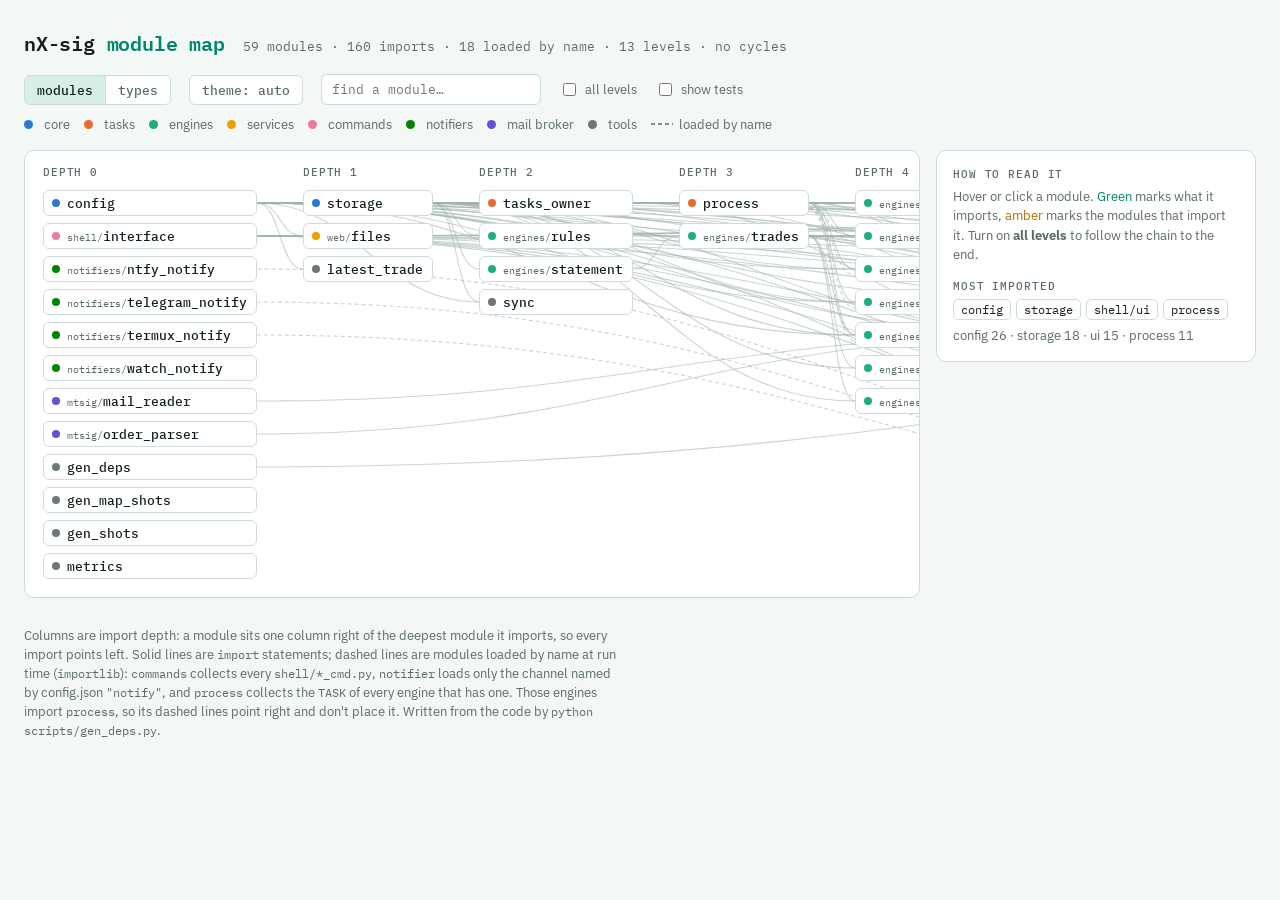
==== commit d0da3610: "Web: /api/ladders /api/ladders gives each saved ladder (as ls ladders: state and next level) with it" ====
--- a/assets/modules.html
+++ b/assets/modules.html
@@ -242,7 +242,7 @@
   "services/demo_prices_service": ["services", "The demo's prices process, moves the prices every \"interval\" seconds (demo/config.json \"demo\") while the demo shell or a background task of the demo runs (engines/demo_prices.py starts it)", ["config", "engines/demo_prices", "process"], []],
   "services/ladder_service": ["services", "The process of one ladder, checks the price every INTERVAL seconds and notifies each level passed (engines/ladder.py starts and stops it)", ["engines/ladder", "engines/prices", "notifiers/notifier", "process"], []],
   "services/web_service": ["services", "The web server process (engines/web.py starts it)", ["config", "engines/web", "process", "web/api", "web/files", "web/price_cache"], []],
-  "web/api": ["services", "The JSON the web pages ask for", ["config", "engines/overview", "engines/positions", "engines/trades", "storage"], []],
+  "web/api": ["services", "The JSON the web pages ask for", ["config", "engines/ladder", "engines/overview", "engines/positions", "engines/trades", "storage"], []],
   "web/files": ["services", "The files of the web pages the server sends, from the folder web/ (the pages, their style and scripts, the fonts) and assets/logo.svg", ["config"], []],
   "web/price_cache": ["services", "The prices of the web pages, fetched by a thread while a page watches", ["engines/prices"], []],
   "notifiers/demo_notify": ["notify", "The notify channel of the demo (./nxdemo), used instead of config.json \"notify\" (see notifier.py)", ["engines/demo"], []],
@@ -290,7 +290,7 @@
   "tests/test_sync": ["tests", "Tests of scripts/sync.py", ["sync"], []],
   "tests/test_tasks_owner": ["tests", "Tests of scripts/tasks_owner.py", ["storage", "tasks_owner"], []],
   "tests/test_trades": ["tests", "Tests of scripts/engines/trades.py", ["config", "engines/trades", "storage"], []],
-  "tests/test_web": ["tests", "Config \"web\", scripts/engines/web.py, scripts/services/web_service.py and scripts/web/", ["config", "engines/overview", "engines/trades", "engines/web", "process", "services/web_service", "storage", "tasks_owner", "web/api", "web/files", "web/price_cache"], []],
+  "tests/test_web": ["tests", "Config \"web\", scripts/engines/web.py, scripts/services/web_service.py and scripts/web/", ["config", "engines/ladder", "engines/overview", "engines/trades", "engines/web", "process", "services/web_service", "storage", "tasks_owner", "web/api", "web/files", "web/price_cache"], []],
 };
 // END modules
 const GROUP_ORDER = Object.keys(GROUPS);
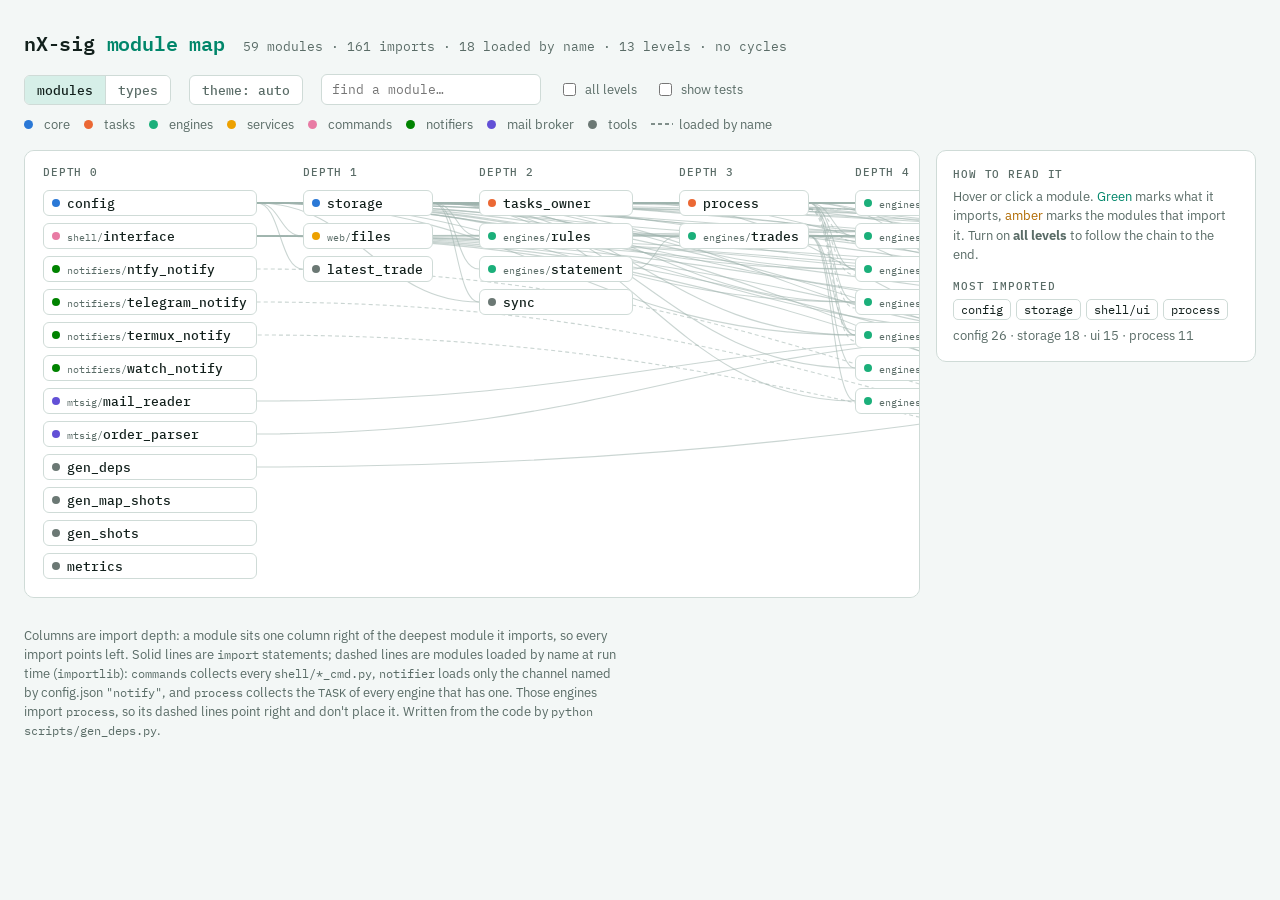
==== commit a8bf3090: "Web: add, run, stop and delete ladders (server side) POST /api/ladders/add, /run, /stop and /delete " ====
--- a/assets/modules.html
+++ b/assets/modules.html
@@ -242,7 +242,7 @@
   "services/demo_prices_service": ["services", "The demo's prices process, moves the prices every \"interval\" seconds (demo/config.json \"demo\") while the demo shell or a background task of the demo runs (engines/demo_prices.py starts it)", ["config", "engines/demo_prices", "process"], []],
   "services/ladder_service": ["services", "The process of one ladder, checks the price every INTERVAL seconds and notifies each level passed (engines/ladder.py starts and stops it)", ["engines/ladder", "engines/prices", "notifiers/notifier", "process"], []],
   "services/web_service": ["services", "The web server process (engines/web.py starts it)", ["config", "engines/web", "process", "web/api", "web/files", "web/price_cache"], []],
-  "web/api": ["services", "The JSON the web pages ask for", ["config", "engines/ladder", "engines/overview", "engines/positions", "engines/trades", "storage"], []],
+  "web/api": ["services", "The JSON the web pages ask for", ["config", "engines/ladder", "engines/overview", "engines/positions", "engines/trades", "notifiers/notifier", "storage"], []],
   "web/files": ["services", "The files of the web pages the server sends, from the folder web/ (the pages, their style and scripts, the fonts) and assets/logo.svg", ["config"], []],
   "web/price_cache": ["services", "The prices of the web pages, fetched by a thread while a page watches", ["engines/prices"], []],
   "notifiers/demo_notify": ["notify", "The notify channel of the demo (./nxdemo), used instead of config.json \"notify\" (see notifier.py)", ["engines/demo"], []],
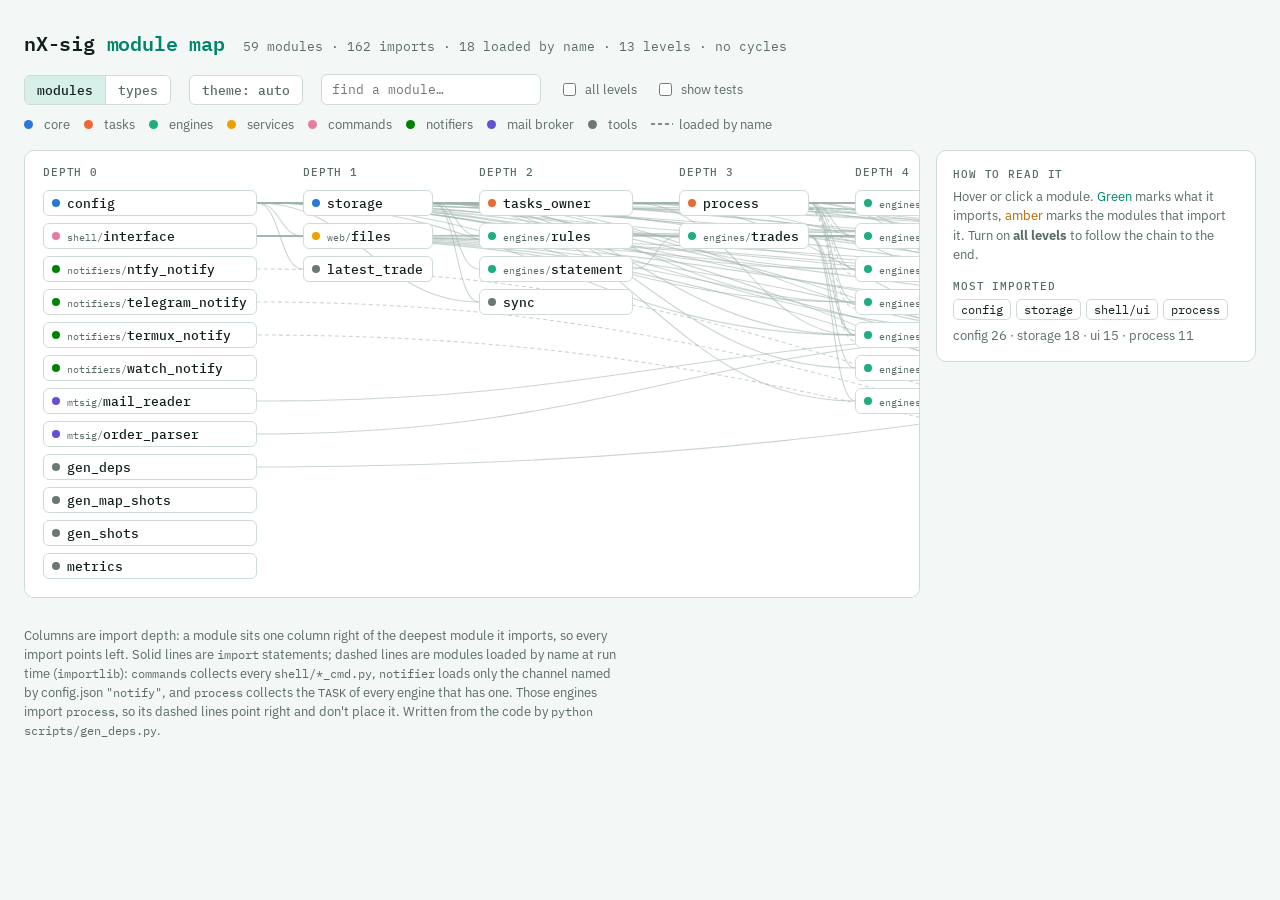
==== commit 85529e37: "Alerts: process_state() for ls alerts and the web alerts.process_state() says whether the alerts pro" ====
--- a/assets/modules.html
+++ b/assets/modules.html
@@ -225,7 +225,7 @@
   "storage": ["core", "Reads and writes all nX-sig data in config \"storage_dir\" (csv files for trades, json files for rules and the watcher)", ["config"], []],
   "sync": ["tools", "Keeps the data folder (config \"storage_dir\") the same on the phone (Termux) and the PC (Linux) with Syncthing", ["config", "storage"], []],
   "tasks_owner": ["tasks", "Only one device runs the background tasks (the mail broker, the ladders and the alerts)", ["storage"], []],
-  "engines/alerts": ["engine", "The alerts engine, price alerts for the basetrades and the gain of the held stocks, checked by one background process, services/alert_service.py", ["config", "engines/trades", "process", "storage"], []],
+  "engines/alerts": ["engine", "The alerts engine, price alerts for the basetrades and the gain of the held stocks, checked by one background process, services/alert_service.py", ["config", "engines/trades", "process", "storage", "tasks_owner"], []],
   "engines/basetrades": ["engine", "The basetrades engine, the last price you bought each stock at, one per stock", ["engines/trades", "storage"], []],
   "engines/demo": ["engine", "The demo engine, the sample data of ./nxdemo, which runs nX-sig without keys or accounts", ["config", "engines/alerts", "engines/demo_prices", "engines/ladder", "storage"], []],
   "engines/demo_prices": ["engine", "The demo's prices, a random walk per stock, so ./nxdemo needs no keys and no network", ["config", "process", "storage"], []],
@@ -270,7 +270,7 @@
   "mtsig/mail_reader": ["mtsig", "Fetch and watch messages in an IMAP mailbox", [], []],
   "mtsig/order_parser": ["mtsig", "Parse broker order emails", [], []],
   "mtsig/order_watcher": ["mtsig", "Records broker order emails as trades", ["config", "engines/mail_broker", "engines/trades", "mtsig/mail_reader", "mtsig/order_parser", "process", "storage", "tasks_owner"], []],
-  "tests/test_alerts": ["tests", "Tests of scripts/engines/alerts.py and scripts/services/alert_service.py", ["config", "engines/alerts", "services/alert_service", "storage"], []],
+  "tests/test_alerts": ["tests", "Tests of scripts/engines/alerts.py and scripts/services/alert_service.py", ["config", "engines/alerts", "services/alert_service", "storage", "tasks_owner"], []],
   "tests/test_basetrades": ["tests", "Tests of scripts/engines/basetrades.py", ["engines/basetrades", "engines/trades", "storage"], []],
   "tests/test_chart": ["tests", "Tests of scripts/chart.py", ["chart", "config"], []],
   "tests/test_config": ["tests", "Tests of scripts/config.py", ["config"], []],
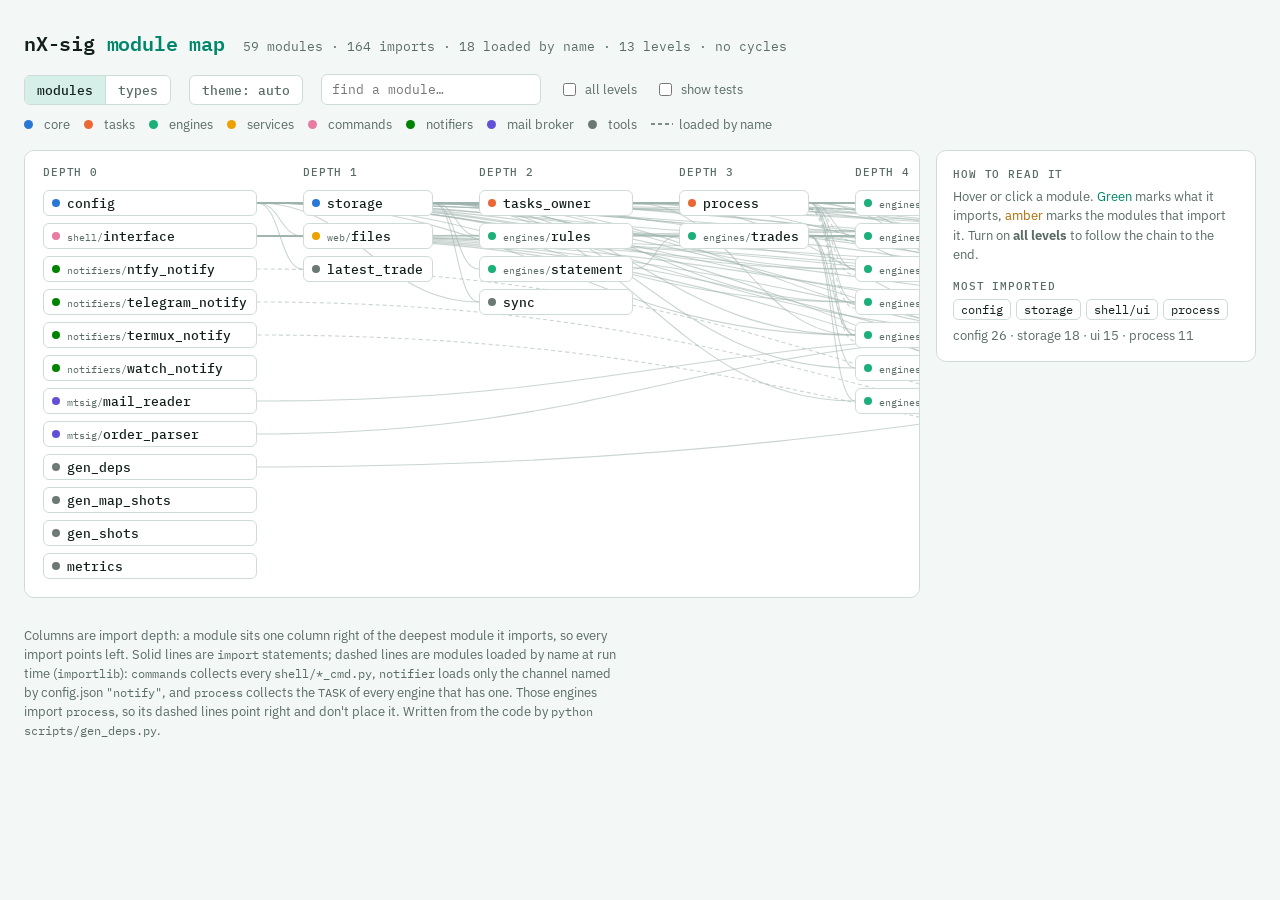
==== commit 0cfbe0eb: "Web: /api/alerts /api/alerts gives the alerts process state and each saved alert (kind, the shell's " ====
--- a/assets/modules.html
+++ b/assets/modules.html
@@ -242,7 +242,7 @@
   "services/demo_prices_service": ["services", "The demo's prices process, moves the prices every \"interval\" seconds (demo/config.json \"demo\") while the demo shell or a background task of the demo runs (engines/demo_prices.py starts it)", ["config", "engines/demo_prices", "process"], []],
   "services/ladder_service": ["services", "The process of one ladder, checks the price every INTERVAL seconds and notifies each level passed (engines/ladder.py starts and stops it)", ["engines/ladder", "engines/prices", "notifiers/notifier", "process"], []],
   "services/web_service": ["services", "The web server process (engines/web.py starts it)", ["config", "engines/web", "process", "web/api", "web/files", "web/price_cache"], []],
-  "web/api": ["services", "The JSON the web pages ask for", ["config", "engines/ladder", "engines/overview", "engines/positions", "engines/trades", "notifiers/notifier", "storage"], []],
+  "web/api": ["services", "The JSON the web pages ask for", ["config", "engines/alerts", "engines/basetrades", "engines/ladder", "engines/overview", "engines/positions", "engines/trades", "notifiers/notifier", "storage"], []],
   "web/files": ["services", "The files of the web pages the server sends, from the folder web/ (the pages, their style and scripts, the fonts) and assets/logo.svg", ["config"], []],
   "web/price_cache": ["services", "The prices of the web pages, fetched by a thread while a page watches", ["engines/prices"], []],
   "notifiers/demo_notify": ["notify", "The notify channel of the demo (./nxdemo), used instead of config.json \"notify\" (see notifier.py)", ["engines/demo"], []],
@@ -290,7 +290,7 @@
   "tests/test_sync": ["tests", "Tests of scripts/sync.py", ["sync"], []],
   "tests/test_tasks_owner": ["tests", "Tests of scripts/tasks_owner.py", ["storage", "tasks_owner"], []],
   "tests/test_trades": ["tests", "Tests of scripts/engines/trades.py", ["config", "engines/trades", "storage"], []],
-  "tests/test_web": ["tests", "Config \"web\", scripts/engines/web.py, scripts/services/web_service.py and scripts/web/", ["config", "engines/ladder", "engines/overview", "engines/trades", "engines/web", "process", "services/web_service", "storage", "tasks_owner", "web/api", "web/files", "web/price_cache"], []],
+  "tests/test_web": ["tests", "Config \"web\", scripts/engines/web.py, scripts/services/web_service.py and scripts/web/", ["config", "engines/alerts", "engines/basetrades", "engines/ladder", "engines/overview", "engines/trades", "engines/web", "process", "services/web_service", "storage", "tasks_owner", "web/api", "web/files", "web/price_cache"], []],
 };
 // END modules
 const GROUP_ORDER = Object.keys(GROUPS);
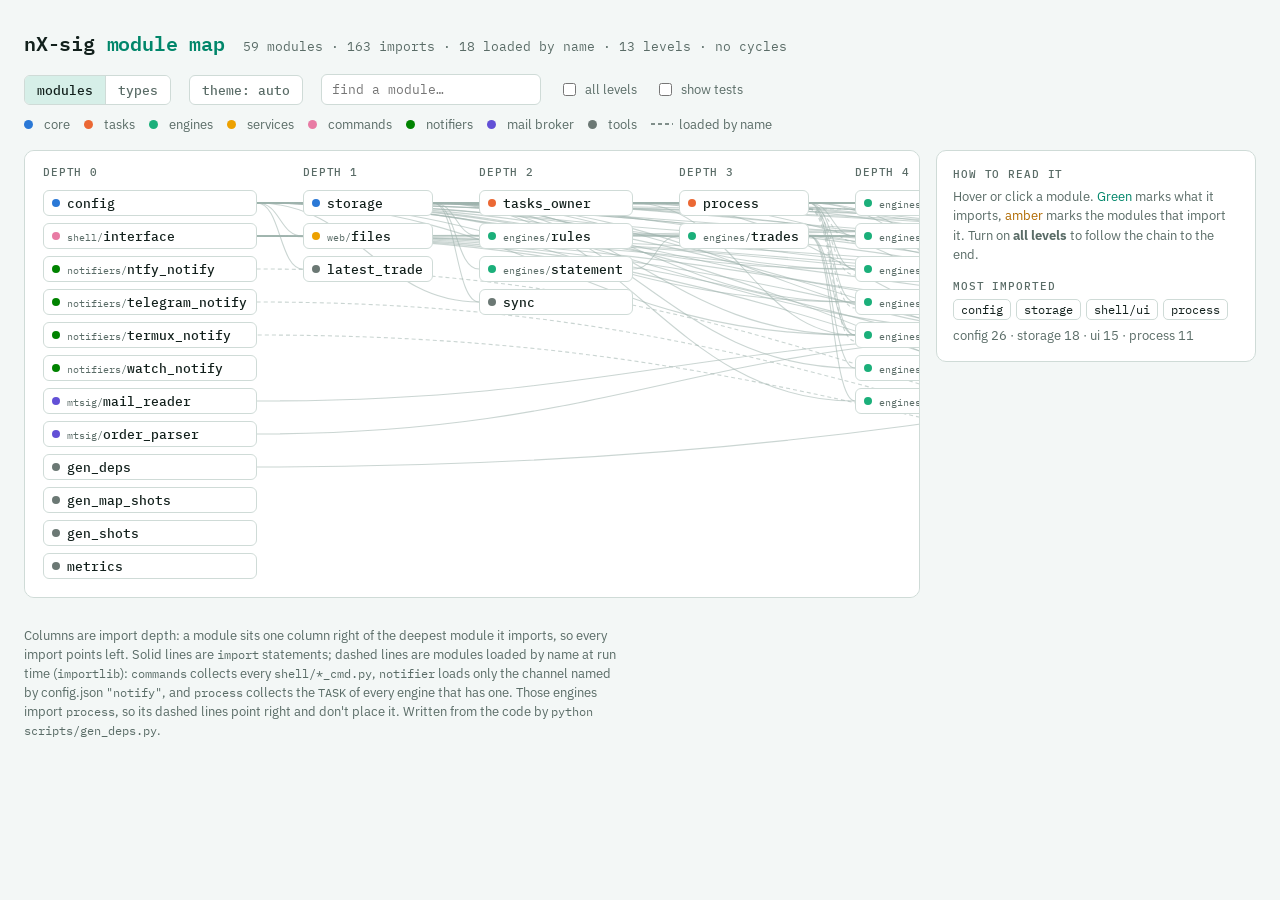
==== commit e960c4ba: "Web: add and delete basetrades (server side) POST /api/basetrades/add (a price and count, from the t" ====
--- a/assets/modules.html
+++ b/assets/modules.html
@@ -252,7 +252,7 @@
   "notifiers/termux_notify": ["notify", "A message as an Android notification through Termux:API, the notify channel \"termux\" of config.json (see notifier.py)", [], []],
   "notifiers/watch_notify": ["notify", "Notification server for a Garmin watch", [], []],
   "shell/alert_cmd": ["shell", "The shell side of the price alerts, the engine is engines/alerts.py", ["engines/alerts", "notifiers/notifier", "shell/interface", "shell/ui", "tasks_owner"], []],
-  "shell/base_trade_cmd": ["shell", "The basetrades, the last price you bought each stock at", ["engines/basetrades", "engines/trades", "shell/alert_cmd", "shell/interface", "shell/ui"], []],
+  "shell/base_trade_cmd": ["shell", "The basetrades, the last price you bought each stock at", ["engines/basetrades", "shell/alert_cmd", "shell/interface", "shell/ui"], []],
   "shell/chart_cmd": ["shell", "The price of a stock over a period", ["chart", "shell/ui"], []],
   "shell/demo_cmd": ["shell", "The shell side of the demo (./nxdemo)", ["config", "engines/demo", "engines/demo_prices", "shell/ui"], []],
   "shell/interface": ["shell", "What a command module implements", [], []],
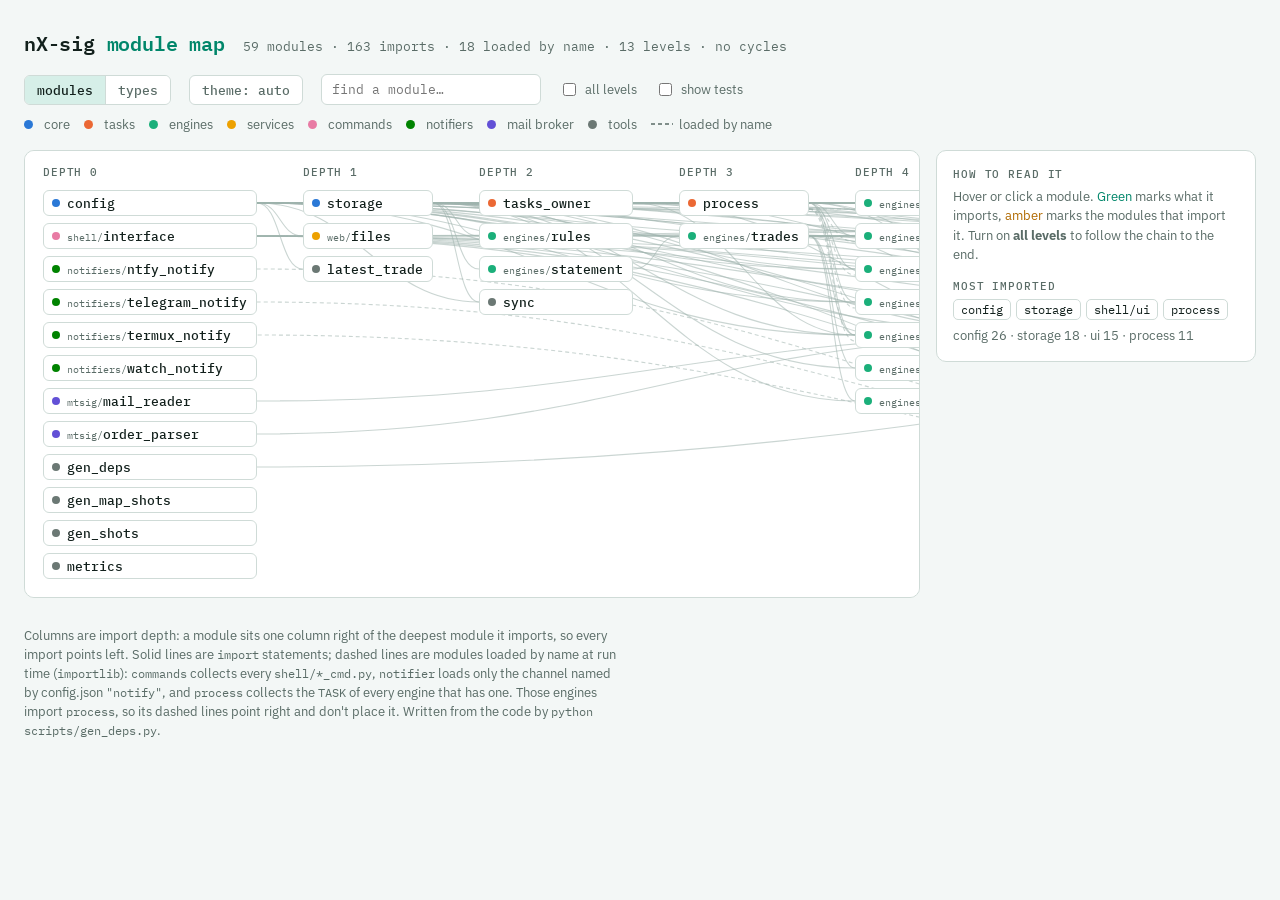
==== commit 8e0b1c2e: "Chart: move to engines, chart.data() scripts/chart.py is now engines/chart.py. Getting the bars, the" ====
--- a/assets/modules.html
+++ b/assets/modules.html
@@ -211,7 +211,6 @@
 // id: [group, text, imports, loaded by name]
 // BEGIN modules, written by gen_deps.py
 const MODS = {
-  "chart": ["engine", "A price chart for the terminal, one * per price, for the shell's 'chart' command", ["config", "engines/prices", "engines/trades"], []],
   "check_style": ["tools", "Check the code style rules of CODE_STYLE.md", ["gen_deps", "gen_docs"], []],
   "commands": ["shell", "Interactive shell for nX-sig, started with ./nxshell", ["config", "engines/demo", "engines/demo_prices", "process", "shell/chart_cmd", "shell/demo_cmd", "shell/interface", "shell/notify_cmd", "shell/overview_cmd", "shell/terminal_cmd", "shell/ui"], ["shell/alert_cmd", "shell/base_trade_cmd", "shell/ladder_cmd", "shell/mail_cmd", "shell/rule_cmd", "shell/stocks_cmd", "shell/tasks_cmd", "shell/trade_cmd", "shell/web_cmd"]],
   "config": ["core", "Reads config.json once, at the first import, and gives every module its settings through typed accessors with their defaults", [], []],
@@ -227,6 +226,7 @@
   "tasks_owner": ["tasks", "Only one device runs the background tasks (the mail broker, the ladders and the alerts)", ["storage"], []],
   "engines/alerts": ["engine", "The alerts engine, price alerts for the basetrades and the gain of the held stocks, checked by one background process, services/alert_service.py", ["config", "engines/trades", "process", "storage", "tasks_owner"], []],
   "engines/basetrades": ["engine", "The basetrades engine, the last price you bought each stock at, one per stock", ["engines/trades", "storage"], []],
+  "engines/chart": ["engine", "The chart engine, a stock's prices over a period with its average buy price and trades; the shell's 'chart' draws them for the terminal, one * per price, the web's chart page in the browser", ["config", "engines/prices", "engines/trades"], []],
   "engines/demo": ["engine", "The demo engine, the sample data of ./nxdemo, which runs nX-sig without keys or accounts", ["config", "engines/alerts", "engines/demo_prices", "engines/ladder", "storage"], []],
   "engines/demo_prices": ["engine", "The demo's prices, a random walk per stock, so ./nxdemo needs no keys and no network", ["config", "process", "storage"], []],
   "engines/ladder": ["engine", "The ladders engine, price-step alerts for one stock; every ladder runs as its own process, services/ladder_service.py", ["config", "process", "storage"], []],
@@ -253,7 +253,7 @@
   "notifiers/watch_notify": ["notify", "Notification server for a Garmin watch", [], []],
   "shell/alert_cmd": ["shell", "The shell side of the price alerts, the engine is engines/alerts.py", ["engines/alerts", "notifiers/notifier", "shell/interface", "shell/ui", "tasks_owner"], []],
   "shell/base_trade_cmd": ["shell", "The basetrades, the last price you bought each stock at", ["engines/basetrades", "shell/alert_cmd", "shell/interface", "shell/ui"], []],
-  "shell/chart_cmd": ["shell", "The price of a stock over a period", ["chart", "shell/ui"], []],
+  "shell/chart_cmd": ["shell", "The price of a stock over a period", ["engines/chart", "shell/ui"], []],
   "shell/demo_cmd": ["shell", "The shell side of the demo (./nxdemo)", ["config", "engines/demo", "engines/demo_prices", "shell/ui"], []],
   "shell/interface": ["shell", "What a command module implements", [], []],
   "shell/ladder_cmd": ["shell", "The shell side of the ladders, the engine is engines/ladder.py", ["engines/ladder", "notifiers/notifier", "shell/interface", "shell/ui", "tasks_owner"], []],
@@ -272,7 +272,7 @@
   "mtsig/order_watcher": ["mtsig", "Records broker order emails as trades", ["config", "engines/mail_broker", "engines/trades", "mtsig/mail_reader", "mtsig/order_parser", "process", "storage", "tasks_owner"], []],
   "tests/test_alerts": ["tests", "Tests of scripts/engines/alerts.py and scripts/services/alert_service.py", ["config", "engines/alerts", "services/alert_service", "storage", "tasks_owner"], []],
   "tests/test_basetrades": ["tests", "Tests of scripts/engines/basetrades.py", ["engines/basetrades", "engines/trades", "storage"], []],
-  "tests/test_chart": ["tests", "Tests of scripts/chart.py", ["chart", "config"], []],
+  "tests/test_chart": ["tests", "Tests of scripts/engines/chart.py", ["config", "engines/chart", "engines/prices", "engines/trades", "storage"], []],
   "tests/test_config": ["tests", "Tests of scripts/config.py", ["config"], []],
   "tests/test_demo": ["tests", "Tests of scripts/engines/demo.py and the demo settings (demo/config.json, demo/seed/)", ["config", "engines/alerts", "engines/basetrades", "engines/demo", "engines/ladder", "engines/rules", "engines/trades", "storage"], []],
   "tests/test_demo_prices": ["tests", "Tests of scripts/engines/demo_prices.py and the demo settings in config.py", ["config", "engines/demo_prices", "engines/prices", "process", "services/demo_prices_service", "storage"], []],
@@ -284,7 +284,7 @@
   "tests/test_positions": ["tests", "Tests of scripts/engines/positions.py", ["config", "engines/positions", "engines/trades", "storage"], []],
   "tests/test_process": ["tests", "Tests of scripts/process.py", ["engines/alerts", "engines/demo_prices", "engines/ladder", "engines/mail_broker", "engines/web", "process"], []],
   "tests/test_rules": ["tests", "Tests of scripts/engines/rules.py", ["engines/rules", "storage"], []],
-  "tests/test_shell": ["tests", "Tests of the nxshell commands", ["chart", "commands", "config", "engines/alerts", "engines/basetrades", "engines/demo", "engines/demo_prices", "engines/ladder", "engines/mail_broker", "engines/prices", "engines/trades", "engines/web", "notifiers/notifier", "notifiers/telegram_notify", "notifiers/termux_notify", "process", "shell/alert_cmd", "shell/demo_cmd", "shell/notify_cmd", "shell/overview_cmd", "shell/terminal_cmd", "shell/ui", "storage", "tasks_owner"], []],
+  "tests/test_shell": ["tests", "Tests of the nxshell commands", ["commands", "config", "engines/alerts", "engines/basetrades", "engines/chart", "engines/demo", "engines/demo_prices", "engines/ladder", "engines/mail_broker", "engines/prices", "engines/trades", "engines/web", "notifiers/notifier", "notifiers/telegram_notify", "notifiers/termux_notify", "process", "shell/alert_cmd", "shell/demo_cmd", "shell/notify_cmd", "shell/overview_cmd", "shell/terminal_cmd", "shell/ui", "storage", "tasks_owner"], []],
   "tests/test_statement": ["tests", "Tests of scripts/engines/statement.py", ["engines/statement", "storage"], []],
   "tests/test_storage": ["tests", "Tests of scripts/storage.py", ["storage"], []],
   "tests/test_sync": ["tests", "Tests of scripts/sync.py", ["sync"], []],
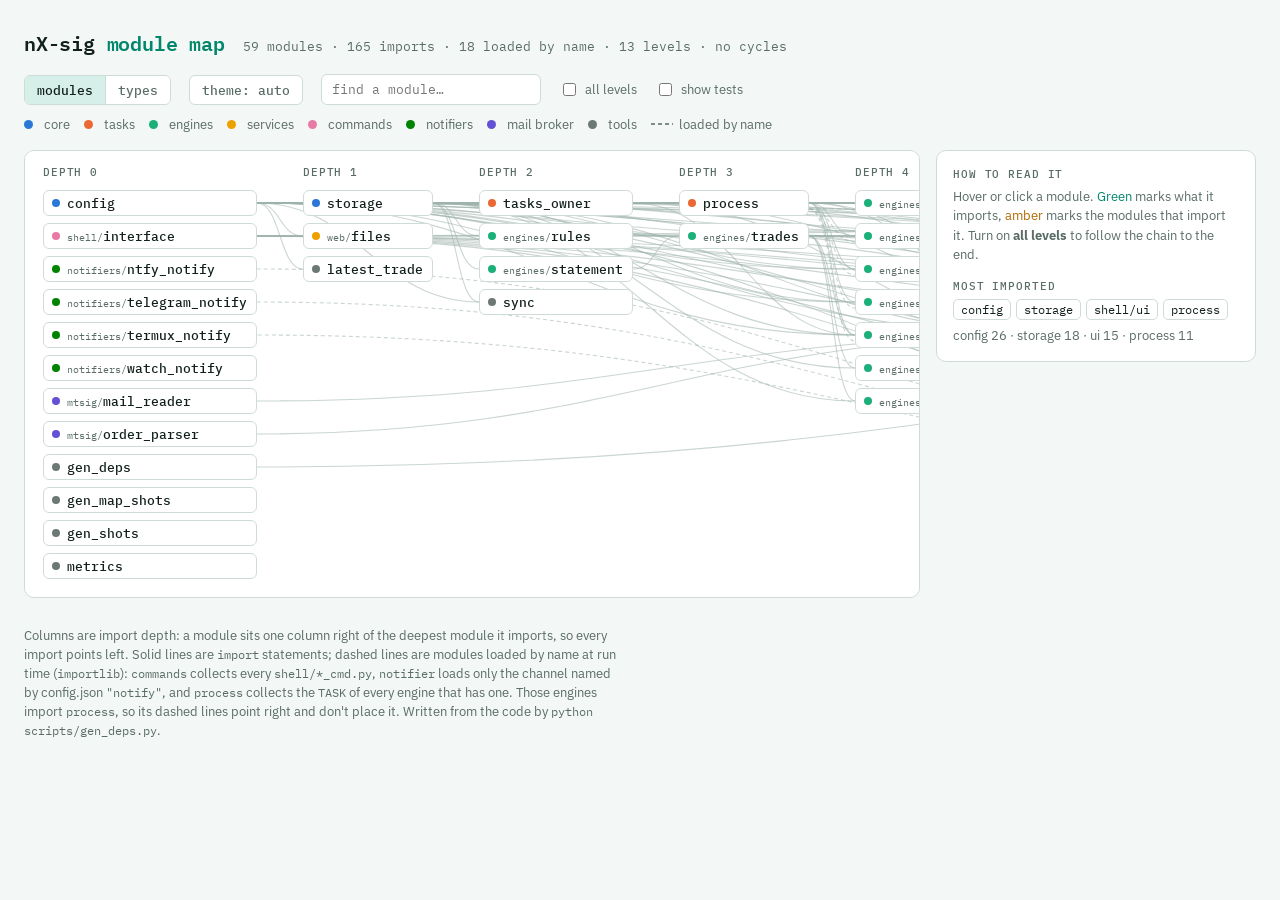
==== commit 41d0f736: "Web: /api/chart/<stock>?days=<n> A stock's prices over n days (at most 200 points), its average buy " ====
--- a/assets/modules.html
+++ b/assets/modules.html
@@ -242,7 +242,7 @@
   "services/demo_prices_service": ["services", "The demo's prices process, moves the prices every \"interval\" seconds (demo/config.json \"demo\") while the demo shell or a background task of the demo runs (engines/demo_prices.py starts it)", ["config", "engines/demo_prices", "process"], []],
   "services/ladder_service": ["services", "The process of one ladder, checks the price every INTERVAL seconds and notifies each level passed (engines/ladder.py starts and stops it)", ["engines/ladder", "engines/prices", "notifiers/notifier", "process"], []],
   "services/web_service": ["services", "The web server process (engines/web.py starts it)", ["config", "engines/web", "process", "web/api", "web/files", "web/price_cache"], []],
-  "web/api": ["services", "The JSON the web pages ask for", ["config", "engines/alerts", "engines/basetrades", "engines/ladder", "engines/overview", "engines/positions", "engines/trades", "notifiers/notifier", "storage"], []],
+  "web/api": ["services", "The JSON the web pages ask for", ["config", "engines/alerts", "engines/basetrades", "engines/chart", "engines/ladder", "engines/overview", "engines/positions", "engines/trades", "notifiers/notifier", "storage", "web/price_cache"], []],
   "web/files": ["services", "The files of the web pages the server sends, from the folder web/ (the pages, their style and scripts, the fonts) and assets/logo.svg", ["config"], []],
   "web/price_cache": ["services", "The prices of the web pages, fetched by a thread while a page watches", ["engines/prices"], []],
   "notifiers/demo_notify": ["notify", "The notify channel of the demo (./nxdemo), used instead of config.json \"notify\" (see notifier.py)", ["engines/demo"], []],
@@ -290,7 +290,7 @@
   "tests/test_sync": ["tests", "Tests of scripts/sync.py", ["sync"], []],
   "tests/test_tasks_owner": ["tests", "Tests of scripts/tasks_owner.py", ["storage", "tasks_owner"], []],
   "tests/test_trades": ["tests", "Tests of scripts/engines/trades.py", ["config", "engines/trades", "storage"], []],
-  "tests/test_web": ["tests", "Config \"web\", scripts/engines/web.py, scripts/services/web_service.py and scripts/web/", ["config", "engines/alerts", "engines/basetrades", "engines/ladder", "engines/overview", "engines/trades", "engines/web", "process", "services/web_service", "storage", "tasks_owner", "web/api", "web/files", "web/price_cache"], []],
+  "tests/test_web": ["tests", "Config \"web\", scripts/engines/web.py, scripts/services/web_service.py and scripts/web/", ["config", "engines/alerts", "engines/basetrades", "engines/chart", "engines/ladder", "engines/overview", "engines/prices", "engines/trades", "engines/web", "process", "services/web_service", "storage", "tasks_owner", "web/api", "web/files", "web/price_cache"], []],
 };
 // END modules
 const GROUP_ORDER = Object.keys(GROUPS);
